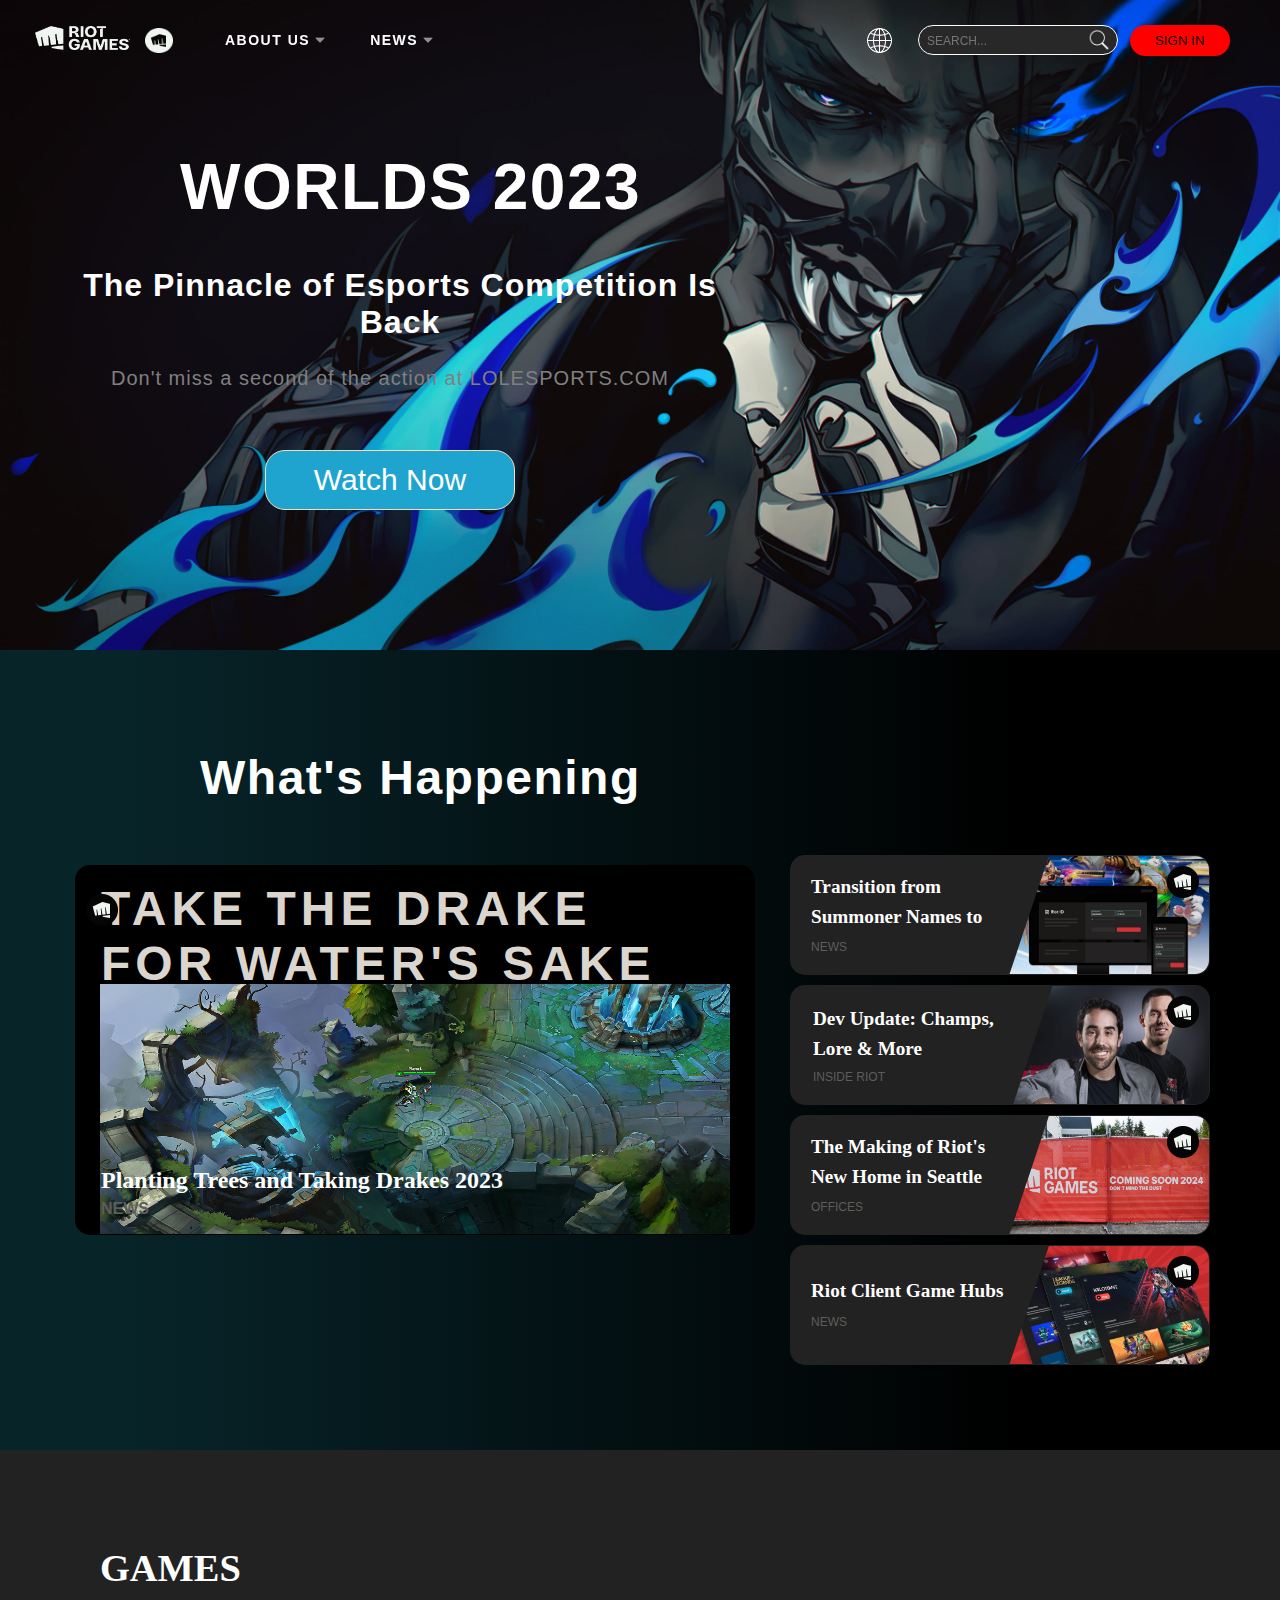
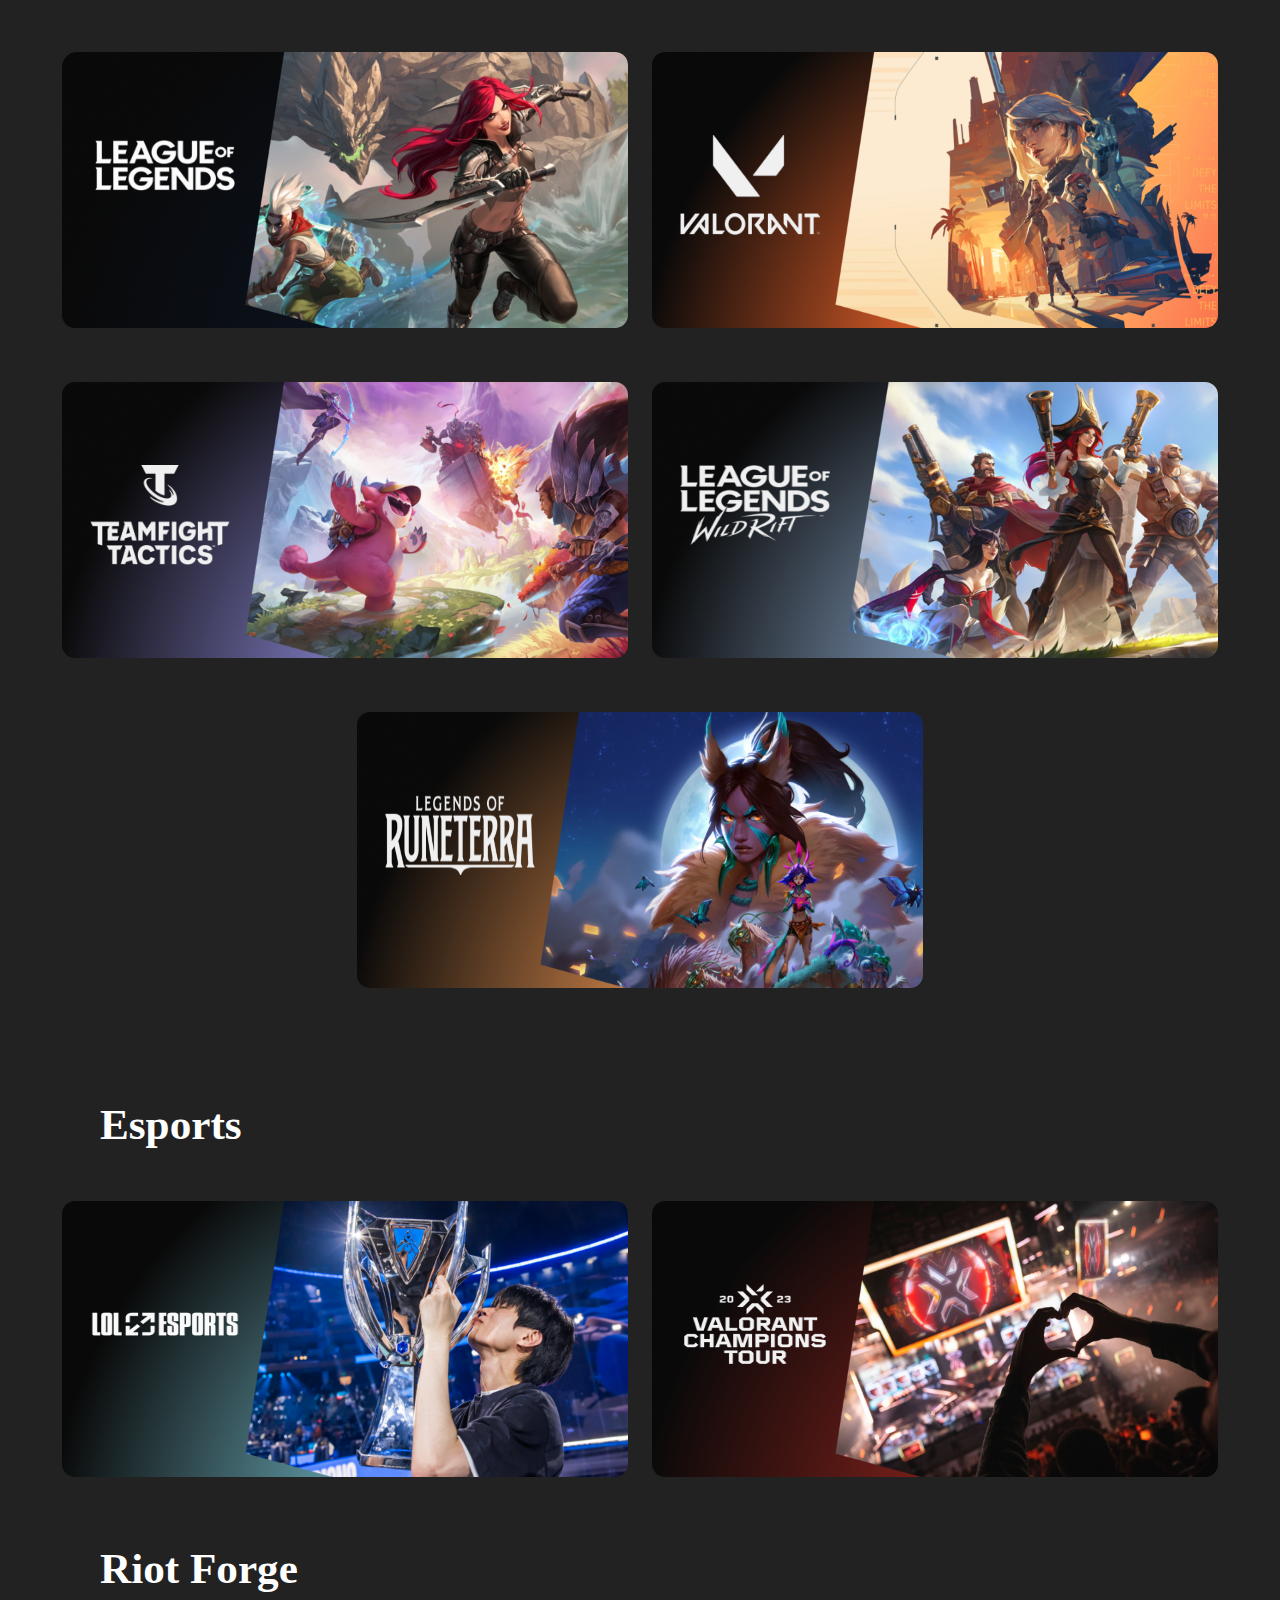
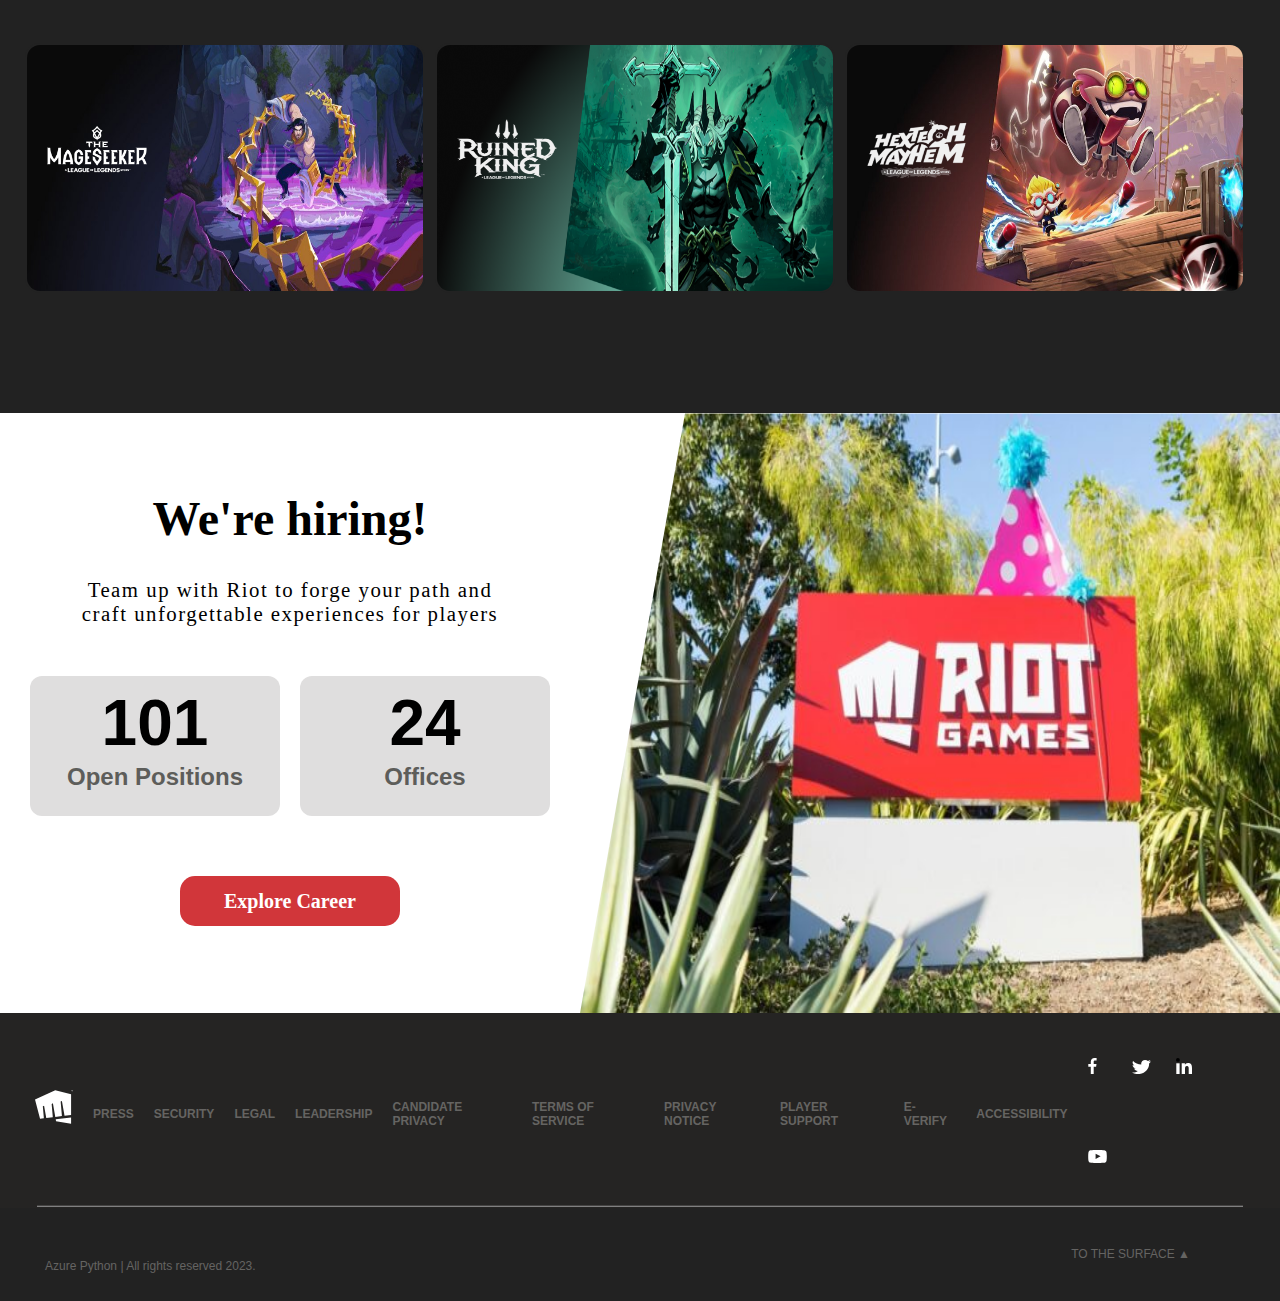
==== index.html @ 29691d99 "Navigation Bar and To the Surface Logic" ====
<!DOCTYPE html>
<html lang="en">
  <head>
    <meta charset="UTF-8" />
    <meta name="viewport" content="width=device-width, initial-scale=1.0" />
    <link rel="stylesheet" href="index.css" />
    <title>Riot Games</title>
  </head>
  <body>
    <div id="nav_ContainerIndex" class="nav_container">
      <div class="riot_logo">
        <img id="img_riotLogo" src="images/white_logo.png" alt="Riot Logo" />
      </div>
      <div class="fistLogo_container">
        <div class="riot_secondlogo">
          <img id="img_secondLogo" src="images/second_logo.png" alt="Fist Logo" />
        </div>
      </div>
      <div class="Info_container">
        <div class="info_list">
          <ul id="InfoList">
            <li><a href="about-us.html" style="text-decoration: none; color: white;">ABOUT US</a><img class="dropdownAboutUs" src="images/dropdown_gray.png" alt="ABOUT US DROP DOWN"/></li>
            <li><a href="news.html" style="text-decoration: none; color: white;">NEWS</a><img class="dropdownNewsUs" src="images/dropdown_gray.png" alt="NEWS DROP DOWN"/></li>
          </ul>
        </div>
      </div>
      <div class="upper-right_nav">
        <div class="worldLogo_container">
          <img id="world_logo" src="images/world.png" alt="World" />
        </div>
        <div class="search_container">
          <input class="search_box" type="text" placeholder="SEARCH..." />
          <img class="search_icon" src="images/white_search.png" alt="SEARCH ICON"/>
        </div>
        <div class="signIn_container">
          <button id="signIn_button">SIGN IN</button>
        </div>
      </div>
    </div>
    <div class="hero_background">
      <div class="world_text">
        <h1>WORLDS 2023</h1>
      </div>
      <div class="h2_text">
        <h2>The Pinnacle of Esports Competition Is <span class="subtext">Back</span></h2>
      </div>
      <div class="text3">
        <p class="p1">Don't miss a second of the action at LOLESPORTS.COM</p>
      </div>
      <div class="watchNow_container">
        <button id="WatchNow_button">Watch Now</button>
      </div>
    </div>
    <div class="news_container">
      <div class="newsHeadline_container">
        <h2 class="news_text">What's Happening</h2>
      </div>
      <div class="newsbox_container">
        <div class="whats_happening">
          <div class="news_today">
            <h1 class="news_title">
              <b>TAKE THE DRAKE <span class="title_split">FOR WATER'S SAKE</span></b>
            </h1>
            <img class="map_img" src="images/map.jpg" alt="Map" />
            <h2 class="news_info">Planting Trees and Taking Drakes 2023</h2>
            <h3 class="watermark">NEWS</h3>
            <img class="logo_1" src="images/third_logo.png" alt="Logo" />
          </div>
        </div>
        <div class="other_news">
          <div class="news1">
            <h2 class="news1_title">Transition from Summoner Names to Riot IDs</h2>
            <p class="news1_mark">NEWS</p>
            <img class="img_changeID" src="images/change_id.jpg" alt="Changing ID" />
            <img class="logo_2" src="images/third_logo.png" alt="Logo" />
          </div>
          <div class="news2">
            <h2 class="news2_title">Dev Update: Champs, Lore & More</h2>
            <p class="news2_mark">INSIDE RIOT</p>
            <img class="img_riotExec" src="images/riot_exec.jpg" alt="Riot Executives" />
            <img class="logo_3" src="images/third_logo.png" alt="Logo" />
          </div>
          <div class="news3">
            <h2 class="news3_title">The Making of Riot's New Home in Seattle</h2>
            <p class="news3_mark">OFFICES</p>
            <img class="img_riotSeattle" src="images/riot_seattle.png" alt="Riot in Seattle" />
            <img class="logo_4" src="images/third_logo.png" alt="Logo" />
          </div>
          <div class="news4">
            <h2 class="news4_title">Riot Client Game Hubs</h2>
            <p class="news4_mark">NEWS</p>
            <img class="img_riotgamehub" src="images/riot_gameHub.png" alt="Riot Game Hubs" />
            <img class="logo_5" src="images/third_logo.png" alt="Logo" />
          </div>
        </div>
      </div>
    </div>
    <div class="games_container">
      <div class="games_title">
        <h1 class="games_text">GAMES</h1>
      </div>
      <div class="gameOption_container">
        <div class="game1">
          <img class="img_lolbg" src="images/lol_bg.png" alt="League of Legends Background" />
          <img class="img_lol" src="images/lol_logo.png" alt="League of Legends Title" />
        </div>
        <div class="game2">
          <img class="img_valobg" src="images/valo_bg.png" alt="Valorant Background" />
          <img class="img_valoLogo" src="images/valo_logo.png" alt="Valorant Title" />
        </div>
      </div>
      <div class="gameOption_container">
        <div class="game3">
          <img class="img_tacticsbg" src="images/tactics_bg.png" alt="Teamfight Tactics Background" />
          <img class="img_tacticsLogo" src="images/tactics_logo.png" alt="Teamfight Tactics Title" />
        </div>
        <div class="game4">
          <img class="img_wildriftbg" src="images/wildrift_bg.png" alt="LOL Wildrift Background" />
          <img class="img_wildriftLogo" src="images/wildrift_logo.png" alt="LOL Wildrift Title" />
        </div>
      </div>
      <div class="gameOption_container">
        <div class="game5">
          <img class="img_runeterrabg" src="images/runeterra_bg.png" alt="Legend of Runeterra Background" />
          <img class="img_runeterraLogo" src="images/runeterra_logo.png" alt="Legend of Runeterra Title" />
        </div>
      </div>
    </div>
    <div class="esports_mainContainer">
      <div class="esports_container">
        <h1 id="esports_text">Esports</h1>
      </div>
      <div class="esportsOption_container">
        <div class="esport1">
          <img class="img_esport1bg" src="images/esport1.png" alt="LOL Esport Background" />
          <img class="img_lolLogo" src="images/lol_esport.png" alt="LOL Esport Title" />
        </div>
        <div class="esport2">
          <img class="img_esport2bg" src="images/valo_esport.png" alt="Valorant Esport Background" />
          <img class="img_valoEsportLogo" src="images/valo_esport_logo.png" alt="Valorant Esport Title" />
        </div>
      </div>
    </div>
    <div class="RiotForge_mainContainer">
      <div class="RiotForge_container">
        <h1 id="RiotForge">Riot Forge</h1>
      </div>
      <div class="RiotForgeOption_container">
        <div class="RiotForge1">
          <img class="img_RiotForge1bg" src="images/mage_bg.jpg" alt="Mage Seeker Background" />
          <img class="img_RiotForge1Logo" src="images/mage_logo.png" alt="Mage Seeker Title" />
        </div>
        <div class="RiotForge2">
          <img class="img_RiotForge2bg" src="images/ruined_bg.png" alt="ruined King Background" />
          <img class="img_RiotForge2Logo" src="images/ruined_logo.png" alt="Ruined King Title" />
        </div>
        <div class="RiotForge3">
          <img class="img_RiotForge3bg" src="images/hextech_bg.jpg" alt="Hextech Mayhem Background" />
          <img class="img_RiotForge3Logo" src="images/hextech_logo.png" alt="Hextech Mayhem Title" />
        </div>
      </div>
    </div>
    <div class="career_container">
      <div class="hiring_info">
        <h1 id="hiring_text">We're hiring!</h1>
        <p>Team up with Riot to forge your path and craft <span>unforgettable experiences for players</span></p>
        <div class="availability_container">
          <div class="open_positions">
            <h1>101</h1>
            <h2>Open Positions</h2>
          </div>
          <div class="offices">
            <h1>24</h1>
            <h2>Offices</h2>
          </div>
        </div>
        <button class="career_explore">
          Explore Career
        </button>
      </div>
      <div class="hiringImg_container">
        <div class="img_hiring">
          <img class="hiring_place" src="images/riot_hiring.jpeg" alt="Riot" />
        </div>
      </div>
    </div>
    <footer>
      <div class="footer-container">
        <div class="logo">
          <span class="icon-riot" style="width: 38px; height: 40px; line-height: 40px;">
            <span class="is-vhidden"></span>
            <svg width="38" height="40" dataname="Layer 1" viewBox="0 0 185.47 163.51">
              <path
                class="cls-1"
                d="M98.77 0L0 45.74l24.61 93.66 18.73-2.3-5.15-58.89 6.15-2.74 10.62 60.2 32.01-3.93-5.69-65 6.09-2.71 11.68 66.23 32.38-3.98-6.23-71.25 6.16-2.74 12.77 72.43 32.01-3.93V19.38L98.77 0zm2.32 142.05l1.63 9.22 73.42 12.24v-30.68l-75.01 9.21-.04.01zM176.17.71V0h3.64v.71zm1.41 3.94V.4h.81v4.25zm3 0V0h.8v4.65zm2.21 .83L183 3.41 184.44 0h.84l-2.06 4.65zm1.83 0V0h.81v4.65z"
              ></path>
            </svg>
          </span>
        </div>
        <ul class="left">
          <li>PRESS</li>
          <li>SECURITY</li>
          <li>LEGAL</li>
          <li>LEADERSHIP</li>
          <li>CANDIDATE PRIVACY</li>
          <li>TERMS OF SERVICE</li>
          <li>PRIVACY NOTICE</li>
          <li>PLAYER SUPPORT</li>
          <li>E-VERIFY</li>
          <li>ACCESSIBILITY</li>
        </ul>
        <div class="right">
          <div class="footer__social">
            <a target="_blank" rel="noopener" href="https://www.facebook.com/RiotGames/">
              <span class="icon" style="width: 9px; height: 16px; line-height: 16px;">
                <span class="is-vhidden">Follow us on Facebook</span>
                <svg viewBox="0 0 9 16">
                  <path d="M5.7 16V8.7h2.4l.4-2.8H5.7V4c0-.8.2-1.4 1.4-1.4h1.5V.1C8.4.1 7.5 0 6.5 0 4.3 0 2.8 1.3 2.8 3.8v2.1H.3v2.8h2.5V16h2.9z"></path>
                </svg>
              </span>
            </a>
            <a target="_blank" rel="noopener" href="https://twitter.com/riotgames">
              <span class="icon" style="width: 19px; height: 14px; line-height: 14px;">
                <span class="is-vhidden">Follow us on Twitter</span>
                <svg viewBox="0 0 19 14">
                  <path
                    d="M19 1.5c-.7.3-1.5.5-2.3.6.8-.4 1.4-1.1 1.7-2-.8.4-1.6.7-2.5.9-.7-.6-1.7-1-2.8-1-2.2 0-3.9 1.6-3.9 3.6 0 .3 0 .5.1.8C6 4.3 3.1 2.9 1.1.9.8 1.4.6 2 .6 2.6c0 1.2.7 2.3 1.8 2.9-.6 0-1.3-.2-1.8-.4C.6 6.8 2 8.2 3.8 8.5c-.3.1-.7.1-1 .1h-.7c.5 1.4 2 2.4 3.7 2.4-1.3 1-3 1.6-4.9 1.6H0c1.8 1 3.8 1.5 6.1 1.5 7.2-.1 11.1-5.5 11-10.2v-.5c.7-.5 1.4-1.1 1.9-1.9z"
                  ></path>
                </svg>
              </span>
            </a>
            <a target="_blank" rel="noopener" href="https://www.linkedin.com/company/riot-games">
              <span class="icon" style="width: 16px; height: 16px; line-height: 16px;">
                <span class="is-vhidden">Share this on LinkedIn</span>
                <svg viewBox="0 0 16 16">
                  <path d="M.3 5.3h3.3V16H.3z"></path>
                  <ellipse cx="1.9" cy="1.9" rx="1.9" ry="1.9"></ellipse>
                  <path d="M16 16h-3.3v-5.2c0-1.2 0-2.8-1.7-2.8s-2 1.4-2 2.7V16H5.7V5.3h3.2v1.5C9.3 5.9 10.4 5 12 5c3.4 0 4 2.2 4 5.1V16z"></path>
                </svg>
              </span>
            </a>
            <a target="_blank" rel="noopener" href="https://www.youtube.com/riotgames">
              <span class="icon" style="width: 19px; height: 13px; line-height: 13px;">
                <span class="is-vhidden">Watch on YouTube</span>
                <svg viewBox="0 0 19 13">
                  <path
                    d="M18.6 2.8s-.2-1.3-.7-1.8C17.2.3 16.4.3 16 .2 13.4 0 9.5 0 9.5 0S5.6 0 3 .2c-.4 0-1.1 0-1.9.8-.5.5-.7 1.8-.7 1.8s-.2 1.5-.2 3v1.4c0 1.5.2 3 .2 3s.2 1.3.7 1.8c.7.7 1.6.7 2 .8 1.6.2 6.4.2 6.4.2s3.9 0 6.5-.2c.4 0 1.1 0 1.9-.8.6-.6.7-1.8.7-1.8s.2-1.5.2-3V5.8l-.2-3zm-11 6.1V3.7l5 2.6-5 2.6z"
                  ></path>
                </svg>
              </span>
            </a>
          </div>
        </div>
      </div>
      <div class="separator"></div>
      <div class="footer-bottom">
        <div class="left-text">
          <p>Azure Python | All rights reserved 2023.</p>
        </div>
        <div id="to_surfaceIndex" class="right-text">
          TO THE SURFACE ▲
        </div>
      </div>
    </footer>
    <script src="index.js"></script>
  </body>
</html>
---- index.css ----
* {
  box-sizing: border-box;
}
html {
  font-size: 16px;
  margin: 0;
  padding: 0;
}
div {
  display: block;
}
body {
  box-sizing: border-box;
  background-color: #222222;
  margin: auto;
  padding: 0;
  height: auto;
  overflow: auto;
}
.nav_container div {
  box-sizing: border-box;
  height: 80px;
  width: auto;
}
.nav_container {
  position: fixed;
  top: 0;
  left: 0;
  right: 0;
  margin: 0;
  border: 0;
  padding: 0;
  display: flex;
  background-color: transparent;
  transition: 0.1s;
  z-index: 100;
}
.nav_scrolled {
  background-color: #111111;
  transition: 0.1s;
}
.riot_logo {
  display: inline-flex;
  align-items: center;
  padding: 0 0 0 35px;
  border: 0;
  margin: 0;
}
.riot_logo > #img_riotLogo {
  height: 24px;
  width: 95px;
  cursor: pointer;
  margin-bottom: 5px;
}
.riot_logo > #img_riotLogo:hover {
  content: url("images/logo_red.png");
}
.fistLogo_container div {
  padding: 0 0 0 15px;
  width: 50px;
  height: 80px;
}
.riot_secondlogo {
  display: flex;
  align-items: center;
  padding: 0;
  margin: 0;
}
.riot_secondlogo > #img_secondLogo {
  height: 25px;
  width: 28px;
}
.Info_container div {
  display: flex;
  justify-content: flex-start;
  width: 700px;
}
.info_list {
  display: flex;
  justify-content: flex-start;
  align-items: center;
  padding: 0 0 0 40px;
}
#InfoList {
  list-style: none;
  padding: 0;
  margin: 0;
  display: flex;
}
#InfoList li {
  display: inline-block;
  margin-right: 35px;
  color: white;
  font-size: 14px;
  letter-spacing: 1.5px;
  background-color: transparent;
  font-family: Verdana, Geneva, Tahoma, sans-serif;
  font-weight: 700;
  border-radius: 5px;
  padding: 5px;
  cursor: pointer;
}
#InfoList li:hover {
  background-color: rgb(255, 255, 255, 0.2);
  color: white;
  padding: 5px;
  border-radius: 5px;
}
#InfoList li > .dropdownAboutUs,
#InfoList li > .dropdownNewsUs{
  height: 10px;
  width: 10px;
  margin-left: 5px;
}
.upper-right_nav {
  position: absolute;
  top: 0;
  right: 0;
  display: flex;
  margin-right: 50px;
}
.upper-right_nav > .worldLogo_container {
  display: flex;
  align-items: center;
  padding: 0;
  margin-right: 20px;
}
.upper-right_nav > .worldLogo_container > #world_logo {
  height: 37px;
  width: 37px;
  padding: 5px;
  background-color: transparent;
  border-radius: 5px;
  cursor: pointer;
}
.upper-right_nav > .worldLogo_container > #world_logo:hover {
  background-color: rgb(255, 255, 255, 0.2);
}
.upper-right_nav > .search_container {
  display: flex;
  align-items: center;
  padding: 0;
  justify-content: flex-end;
  margin-right: 20px;
}
.upper-right_nav > .search_container > .search_box {
  border: 1px solid white;
  background-color: #282828;
  padding-top: 6px;
  padding-bottom: 6px;
  padding-left: 8px;
  padding-right: 30px;
  border-radius: 15px;
  font-size: 0.9rem;
  color: white;
  width: 200px;
}
.search_box::placeholder {
  font-size: 12px;
}
.upper-right_nav > .search_container > .search_icon {
  height: 22px;
  width: 22px;
  margin-left: -30px;
  cursor: pointer;
}
.upper-right_nav > .signIn_container {
  padding: 0;
  display: flex;
  align-items: center;
  justify-content: flex-end;
}
.upper-right_nav > .signIn_container > #signIn_button {
  border: 0;
  background-color: red;
  padding: 7px;
  border-radius: 20px;
  width: 100px;
  border: 1px solid transparent;
  cursor: pointer;
}
.upper-right_nav > .signIn_container > #signIn_button:hover {
  border: 1px solid white;
  color: white;
}
.hero_background {
  background-image: url("images/yoru_bg.jpg");
  background-size: cover;
  background-position: center;
  height: 650px;
  width: 100%;
  z-index: -1;
  position: absolute;
  top: 0;
}
.world_text {
  position: absolute;
  left: 0;
  top: 0;
  margin-top: 150px;
  margin-left: 180px;
}
.world_text h1 {
  color: white;
  font-size: 4rem;
  font-family: "Mark Pro", Arial, sans-serif;
  letter-spacing: 1.5px;
}
.h2_text {
  position: absolute;
  left: 0;
  margin-left: 50px;
  width: 700px;
}
.h2_text h2 {
  color: white;
  font-size: 2rem;
  font-family: "Segoe UI", Tahoma, Geneva, Verdana, sans-serif;
  letter-spacing: 1px;
  text-align: center;
}
.h2_text > h2 > .subtext {
  display: block;
}
.text3 {
  position: absolute;
  left: 0;
  margin-top: 10px;
  margin-left: 40px;
  width: 700px;
}
.text3 > .p1 {
  color: gray;
  font-size: 20px;
  font-family: "Segoe UI", Tahoma, Geneva, Verdana, sans-serif;
  letter-spacing: 1px;
  text-align: center;
}
.watchNow_container {
  position: absolute;
  left: 0;
  width: 500px;
  height: 80px;
  margin-top: 50px;
  margin-left: 140px;
  display: flex;
  align-items: center;
  justify-content: center;
  font-size: 2rem;
}
.watchNow_container > #WatchNow_button {
  background-color: #1fa4d0;
  padding: 10px;
  border: 1px solid wheat;
  border-radius: 20px;
  width: 250px;
  height: 60px;
  font-size: 30px;
  color: white;
  display: flex;
  align-items: center;
  justify-content: center;
  cursor: pointer;
}
.watchNow_container > #WatchNow_button:hover {
  border: 1px solid black;
  color: black;
}
.world_text,
.h2_text,
.text3,
.watchNow_container {
  background-color: transparent;
  position: relative;
  z-index: 1;
}
.news_container {
  display: flex;
  flex-direction: column;
  height: 800px;
  width: 100%;
  padding: 0;
  margin-top: 650px;
  justify-content: flex-start;
  background: linear-gradient(to right, #072429 10%, black 80%);
}
.news_container > .newsHeadline_container {
  color: white;
  font-family: "Mark Pro", Arial, sans-serif;
  font-size: 2rem;
  letter-spacing: 1.5px;
  margin-left: 200px;
  margin-top: 60px;
}
.news_container > .newsbox_container {
  height: auto;
  width: auto;
  display: flex;
  background-color: transparent;
  flex-direction: row;
  border-radius: 15px;
  justify-content: center;
}
.whats_happening {
  background-color: black;
  height: 370px;
  width: 680px;
  margin: 20px 20px;
  position: relative;
  display: flex;
  border: 1px solid transparent;
  border-radius: 15px;
  cursor: pointer;
  z-index: 1;
}
.whats_happening:hover {
  border: 1px solid white;
}
.whats_happening > .news_today > .news_title {
  position: relative;
  padding: 0;
  margin-top: 15px;
  margin-bottom: 0;
  margin-left: 25px;
  width: 600px;
  color: rgb(218, 213, 205);
  font-size: 3rem;
  font-weight: bolder;
  font-family: "Mark Pro", Arial, sans-serif;
  letter-spacing: 5px;
}
.whats_happening > .news_today > .logo_1 {
  position: absolute;
  width: 32px;
  height: 32px;
  top: 0;
  margin-top: 28px;
  margin-left: 10px;
}
.whats_happening > .news_today > .map_img {
  width: 630px;
  height: 250px;
  margin-top: 50px;
  display: flex;
  position: absolute;
  bottom: 0;
  left: 50%;
  transform: translateX(-50%);
}
.whats_happening > .news_today > .news_info {
  color: white;
  position: absolute;
  left: 25px;
  bottom: 0;
  margin-bottom: 40px;
  font-family: Cambria, Cochin, Georgia, Times, "Times New Roman", serif;
}
.whats_happening > .news_today > .watermark {
  color: #5d5d5a;
  position: absolute;
  left: 25px;
  bottom: 0;
  font-family: "Segoe UI", Tahoma, Geneva, Verdana, sans-serif;
  font-size: 1rem;
}
.other_news {
  width: 450px;
  height: auto;
  background-color: transparent;
}
.other_news > .news1 {
  width: 420px;
  height: 120px;
  background-color: #222222;
  padding: 0;
  margin: 10px auto;
  border-radius: 15px;
  display: flex;
  flex-direction: row;
  position: relative;
  border: 1px solid transparent;
  overflow: hidden;
  cursor: pointer;
}
.other_news > .news1:hover {
  border: 1px solid white;
  background-color: #36454f;
}
.other_news > .news1 > .news1_title {
  color: white;
  font-family: Cambria, Cochin, Georgia, Times, "Times New Roman", serif;
  font-size: 1.2rem;
  line-height: 1.6;
  max-height: 3.4rem;
  width: 400px;
  padding: 0;
  display: block;
  margin-left: 20px;
  overflow: hidden;
}
.other_news > .news1 > .news1_mark {
  color: #5d5d5a;
  font-family: sans-serif;
  font-size: 0.75rem;
  position: absolute;
  bottom: 0;
  margin-left: 20px;
  margin-bottom: 20px;
}
.other_news > .news1 > .img_changeID {
  width: 200px;
  height: 120px;
  padding: 0;
  margin: 0;
  clip-path: polygon(20% 0, 100% 0, 100% 100%, 0 100%);
  border-radius: 0 8px 8px 0;
}
.other_news > .news1 > .logo_2 {
  position: absolute;
  width: 32px;
  height: 32px;
  right: 0;
  top: 0;
  margin-top: 10px;
  margin-right: 10px;
}
.other_news > .news2 {
  width: 420px;
  height: 120px;
  background-color: #222222;
  padding: 2px;
  margin: 10px auto;
  border-radius: 15px;
  display: flex;
  flex-direction: row;
  position: relative;
  border: 1px solid transparent;
  overflow: hidden;
  cursor: pointer;
}
.other_news > .news2:hover {
  border: 1px solid white;
  background-color: #36454f;
}
.other_news > .news2 > .news2_title {
  color: white;
  font-family: Cambria, Cochin, Georgia, Times, "Times New Roman", serif;
  font-size: 1.2rem;
  line-height: 1.6;
  max-height: 3.4rem;
  width: 200px;
  padding: 0;
  display: block;
  margin-left: 20px;
  overflow: hidden;
}
.other_news > .news2 > .news2_mark {
  color: #5d5d5a;
  font-family: sans-serif;
  font-size: 0.75rem;
  position: absolute;
  bottom: 0;
  margin-left: 20px;
  margin-bottom: 20px;
}
.other_news > .news2 > .img_riotExec {
  width: 200px;
  height: 120px;
  padding: 0;
  margin-right: -50px;
  margin-top: -3px;
  clip-path: polygon(20% 0, 100% 0, 100% 100%, 0 100%);
  border-radius: 0 8px 8px 0;
}
.other_news > .news2 > .logo_3 {
  position: absolute;
  width: 32px;
  height: 32px;
  right: 0;
  top: 0;
  margin-top: 10px;
  margin-right: 10px;
}
.other_news > .news3 {
  width: 420px;
  height: 120px;
  background-color: #222222;
  padding: 0;
  margin: 10px auto;
  border-radius: 15px;
  display: flex;
  flex-direction: row;
  position: relative;
  border: 1px solid transparent;
  overflow: hidden;
  cursor: pointer;
}
.other_news > .news3:hover {
  border: 1px solid white;
  background-color: #36454f;
}
.other_news > .news3 > .news3_title {
  color: white;
  font-family: Cambria, Cochin, Georgia, Times, "Times New Roman", serif;
  font-size: 1.2rem;
  line-height: 1.6;
  max-height: 3.4rem;
  width: 400px;
  padding: 0;
  display: block;
  margin-left: 20px;
  overflow: hidden;
}
.other_news > .news3 > .news3_mark {
  color: #5d5d5a;
  font-family: sans-serif;
  font-size: 0.75rem;
  position: absolute;
  bottom: 0;
  margin-left: 20px;
  margin-bottom: 20px;
}
.other_news > .news3 > .img_riotSeattle {
  width: 200px;
  height: 120px;
  padding: 0;
  margin: 0;
  clip-path: polygon(20% 0, 100% 0, 100% 100%, 0 100%);
  border-radius: 0 8px 8px 0;
}
.other_news > .news3 > .logo_4 {
  position: absolute;
  width: 32px;
  height: 32px;
  right: 0;
  top: 0;
  margin-top: 10px;
  margin-right: 10px;
}
.other_news > .news4 {
  width: 420px;
  height: 120px;
  background-color: #222222;
  padding: 0;
  margin: 10px auto;
  border-radius: 15px;
  display: flex;
  flex-direction: row;
  position: relative;
  border: 1px solid transparent;
  overflow: hidden;
  cursor: pointer;
}
.other_news > .news4:hover {
  border: 1px solid white;
  background-color: #36454f;
}
.other_news > .news4 > .news4_title {
  color: white;
  font-family: Cambria, Cochin, Georgia, Times, "Times New Roman", serif;
  font-size: 1.2rem;
  line-height: 1.6;
  max-height: 3.4rem;
  width: 400px;
  padding: 0;
  display: block;
  margin-left: 20px;
  margin-top: 30px;
  overflow: hidden;
}
.other_news > .news4 > .news4_mark {
  color: #5d5d5a;
  font-family: sans-serif;
  font-size: 0.75rem;
  position: absolute;
  bottom: 0;
  margin-left: 20px;
  margin-bottom: 35px;
}
.other_news > .news4 > .img_riotgamehub {
  width: 200px;
  height: 120px;
  padding: 0;
  margin: 0;
  clip-path: polygon(20% 0, 100% 0, 100% 100%, 0 100%);
  border-radius: 0 8px 8px 0;
}
.other_news > .news4 > .logo_5 {
  position: absolute;
  width: 32px;
  height: 32px;
  right: 0;
  top: 0;
  margin-top: 10px;
  margin-right: 10px;
}
.games_container {
  width: 100%;
  height: auto;
  background-color: #222222;
  position: relative;
  margin: 0;
  padding: 0;
  display: flex;
  flex-direction: column;
}
.games_container > .games_title {
  color: white;
  margin-left: 100px;
  margin-top: 70px;
  margin-bottom: 35px;
  font-family: Georgia, "Times New Roman", Times, serif;
  font-size: 1.2rem;
}
.games_container > .gameOption_container {
  height: 450px;
  width: auto;
  display: flex;
  background-color: transparent;
  flex-direction: row;
  border-radius: 15px;
  justify-content: center;
}
.gameOption_container > .game1 {
  width: 570px;
  height: 280px;
  background-color: #222222;
  padding: 0;
  margin: 0;
  border-radius: 15px;
  display: flex;
  flex-direction: row;
  position: relative;
  border: 2.5px solid transparent;
  overflow: hidden;
  cursor: pointer;
  margin-right: 10px;
}
.gameOption_container > .game1:hover {
  border: 2.5px solid white;
}
.gameOption_container > .game1 > .img_lolbg {
  height: 280px;
  width: 570px;
  border-radius: 15px;
  padding: 0;
  margin: 0;
}
.gameOption_container > .game1 > .img_lol {
  height: 60px;
  width: 150px;
  position: absolute;
  bottom: 70%;
  top: 30%;
  left: 5%;
}
.gameOption_container > .game2 {
  width: 570px;
  height: 280px;
  background-color: #222222;
  padding: 0;
  border-radius: 15px;
  display: flex;
  flex-direction: row;
  position: relative;
  border: 2.5px solid transparent;
  overflow: hidden;
  cursor: pointer;
  margin-left: 10px;
}
.gameOption_container > .game2:hover {
  border: 2.5px solid white;
}
.gameOption_container > .game2 > .img_valobg {
  height: 280px;
  width: 570px;
  padding: 0;
  margin: 0;
}
.gameOption_container > .game2 > .img_valoLogo {
  height: 100px;
  width: 140px;
  position: absolute;
  bottom: 70%;
  top: 30%;
  left: 5%;
}
.gameOption_container > .game3 {
  width: 570px;
  height: 280px;
  background-color: #222222;
  margin-top: -120px;
  padding: 0;
  border-radius: 15px;
  display: flex;
  flex-direction: row;
  position: relative;
  border: 2.5px solid transparent;
  overflow: hidden;
  cursor: pointer;
  margin-right: 10px;
}
.gameOption_container > .game3:hover {
  border: 2.5px solid white;
}
.gameOption_container > .game3 > .img_tacticsbg {
  height: 280px;
  width: 570px;
  padding: 0;
  margin: 0;
}
.gameOption_container > .game3 > .img_tacticsLogo {
  height: 100px;
  width: 140px;
  position: absolute;
  bottom: 70%;
  top: 30%;
  left: 5%;
}
.gameOption_container > .game4 {
  width: 570px;
  height: 280px;
  background-color: #222222;
  margin-top: -120px;
  padding: 0;
  margin-left: 10px;
  border-radius: 15px;
  display: flex;
  flex-direction: row;
  position: relative;
  border: 2.5px solid transparent;
  overflow: hidden;
  cursor: pointer;
}
.gameOption_container > .game4:hover {
  border: 2.5px solid white;
}
.gameOption_container > .game4 > .img_wildrifbg {
  height: 280px;
  width: 570px;
  padding: 0;
  margin: 0;
}
.gameOption_container > .game4 > .img_wildriftLogo {
  height: 80px;
  width: 150px;
  position: absolute;
  bottom: 70%;
  top: 30%;
  left: 5%;
}
.gameOption_container > .game5 {
  width: 570px;
  height: 280px;
  background-color: #222222;
  padding: 0;
  margin: 0 auto;
  margin-top: -240px;
  margin-bottom: 0;
  border-radius: 15px;
  display: flex;
  flex-direction: row;
  position: relative;
  border: 2.5px solid transparent;
  overflow: hidden;
  cursor: pointer;
}
.gameOption_container > .game5:hover {
  border: 2.5px solid white;
}
.gameOption_container > .game5 > .img_runeterrabg {
  height: 280px;
  width: 570px;
  padding: 0;
  margin: 0;
}
.gameOption_container > .game5 > .img_runeterraLogo {
  height: 80px;
  width: 150px;
  position: absolute;
  bottom: 70%;
  top: 30%;
  left: 5%;
}
.esports_mainContainer {
  position: relative;
  margin-top: -300px;
}
.esports_mainContainer > .esports_container {
  margin-left: 100px;
  margin-top: -200px;
}
.esports_mainContainer > .esports_container > #esports_text {
  color: white;
  font-family: Georgia, "Times New Roman", Times, serif;
  font-size: 2.7rem;
  margin-top: -150px;
}
.esportsOption_container {
  height: 450px;
  width: auto;
  display: flex;
  background-color: transparent;
  flex-direction: row;
  border-radius: 15px;
  justify-content: center;
  margin-top: 170px;
}

.esportsOption_container > .esport1 {
  width: 570px;
  height: 280px;
  background-color: #222222;
  margin-top: -120px;
  padding: 0;
  border-radius: 15px;
  display: flex;
  cursor: pointer;
  flex-direction: row;
  position: relative;
  border: 2.5px solid transparent;
  overflow: hidden;
  margin-right: 10px;
}
.esportsOption_container > .esport1:hover {
  border: 2.5px solid white;
}
.esportsOption_container > .esport1 > .img_esport1bg {
  height: 280px;
  width: 570px;
  padding: 0;
  margin: 0;
}
.esportsOption_container > .esport1 > .img_lolLogo {
  height: 80px;
  width: 150px;
  position: absolute;
  bottom: 70%;
  top: 30%;
  left: 5%;
}
.esportsOption_container > .esport2 {
  width: 570px;
  height: 280px;
  background-color: #222222;
  margin-top: -120px;
  margin-left: 10px;
  padding: 0;
  border-radius: 15px;
  display: flex;
  flex-direction: row;
  position: relative;
  border: 2.5px solid transparent;
  overflow: hidden;
  cursor: pointer;
}
.esportsOption_container > .esport2:hover {
  border: 2.5px solid white;
}
.esportsOption_container > .esport2 > .img_esport2bg {
  height: 280px;
  width: 570px;
  padding: 0;
  margin: 0;
}
.esportsOption_container > .esport2 > .img_valoEsportLogo {
  height: 80px;
  width: 150px;
  position: absolute;
  bottom: 70%;
  top: 30%;
  left: 5%;
}
.RiotForge_mainContainer {
  position: relative;
  margin-top: -450px;
}
.RiotForge_mainContainer > .RiotForge_container {
  margin-left: 100px;
}
.RiotForge_container > #RiotForge {
  color: white;
  font-family: Georgia, "Times New Roman", Times, serif;
  font-size: 2.7rem;
  margin-top: 225px;
}
.RiotForgeOption_container {
  height: 450px;
  width: auto;
  display: flex;
  background-color: transparent;
  flex-direction: row;
  border-radius: 15px;
  justify-content: center;
  margin-top: 170px;
}
.RiotForgeOption_container > .RiotForge1,
.RiotForgeOption_container > .RiotForge2,
.RiotForgeOption_container > .RiotForge3 {
  width: 400px;
  height: 250px;
  background-color: #222222;
  margin-top: -120px;
  margin-right: 10px;
  padding: 0;
  border-radius: 15px;
  display: flex;
  flex-direction: row;
  position: relative;
  border: 2.5px solid transparent;
  overflow: hidden;
  cursor: pointer;
}
.RiotForgeOption_container > .RiotForge1:hover,
.RiotForgeOption_container > .RiotForge2:hover,
.RiotForgeOption_container > .RiotForge3:hover {
  border: 2.5px solid white;
}
.RiotForgeOption_container > .RiotForge1 > .img_RiotForge1bg,
.RiotForgeOption_container > .RiotForge2 > .img_RiotForge2bg,
.RiotForgeOption_container > .RiotForge3 > .img_RiotForge3bg {
  height: 250px;
  width: 400px;
  padding: 0;
  margin: 0;
}
.RiotForgeOption_container > .RiotForge1 > .img_RiotForge1Logo,
.RiotForgeOption_container > .RiotForge2 > .img_RiotForge2Logo,
.RiotForgeOption_container > .RiotForge3 > .img_RiotForge3Logo {
  height: 60px;
  width: 100px;
  position: absolute;
  bottom: 70%;
  top: 30%;
  left: 5%;
}
.career_container {
  background-color: white;
  position: relative;
  margin-top: -200px;
  height: 600px;
  width: 100%;
  display: flex;
  align-items: center;
  flex-direction: row;
  justify-content: center;
}
.career_container > .hiring_info {
  position: relative;
  display: flex;
  flex-direction: column;
  align-items: center;
  justify-content: center;
  text-align: center;
}
.career_container > .hiring_info > #hiring_text {
  font-family: Cambria, Cochin, Georgia, Times, "Times New Roman", serif;
  font-size: 3rem;
  margin-top: -10px;
}
.career_container > .hiring_info p {
  font-family: Cambria, Cochin, Georgia, Times, "Times New Roman", serif;
  font-size: 1.3rem;
  text-align: center;
  margin: 0 70px;
  letter-spacing: 1.5px;
}
.career_container > .hiring_info > .availability_container {
  display: flex;
  flex-direction: row;
  margin: 10px;
  margin-top: 50px;
  padding: 0;
}
.career_container > .hiring_info > .availability_container > .open_positions,
.career_container > .hiring_info > .availability_container > .offices {
  height: 140px;
  width: 250px;
  background-color: #dfdede;
  display: flex;
  flex-direction: column;
  align-items: center;
  margin: 0 10px;
  border-radius: 12px;
}
.career_container > .hiring_info > .availability_container > .open_positions h1,
.career_container > .hiring_info > .availability_container > .offices h1 {
  font-family: "Segoe UI", Tahoma, Geneva, Verdana, sans-serif;
  font-size: 4rem;
  margin-top: 10px;
}
.career_container > .hiring_info > .availability_container > .open_positions h2,
.career_container > .hiring_info > .availability_container > .offices h2 {
  font-family: "Segoe UI", Tahoma, Geneva, Verdana, sans-serif;
  font-size: 1.5rem;
  margin-top: -40px;
  color: #5d5d5a;
}
.career_container > .hiring_info > .career_explore {
  height: 50px;
  width: 220px;
  margin-top: 50px;
  background-color: #d1363a;
  font-size: 1.25rem;
  font-family: Cambria, Cochin, Georgia, Times, "Times New Roman", serif;
  font-weight: bold;
  color: white;
  border: 0;
  border-radius: 15px;
}
.career_container > .hiring_info > .career_explore:hover {
  background-color: #f75d59;
  cursor: pointer;
}
.hiringImg_container {
  position: relative;
  height: auto;
  width: auto;
  margin-left: auto;
  bottom: 0;
  margin-right: 0;
  padding: 0;
  display: flex;
}
.hiringImg_container > .img_hiring {
  height: 600px;
  width: auto;
  margin: 0;
  padding: 0;
  clip-path: polygon(15% 0, 100% 0, 100% 100%, 0 100%);
}
.hiringImg_container > .img_hiring > .hiring_place {
  height: 100%;
  width: 700px;
}
.footer_container {
  margin: 0;
  padding: 0;
  height: 150px;
  width: 100%;
  margin-top: -150px;
}
.footer_container > .footer_upper {
  display: flex;
  flex-direction: row;
}
.footer_container > .footer_upper > .nocircle_fist {
  height: 30px;
  width: 38px;
  margin-left: 25px;
  display: flex;
  align-items: center;
}
.footer_container > .footer_upper > .nav_down {
  display: flex;
  padding: 0;
  margin: 0;
  list-style: none;
  margin-left: 20px;
  white-space: nowrap;
  overflow: hidden;
}
.footer_container > .footer_upper > .nav_down > li {
  width: auto;
  display: flex;
  margin-right: 30px;
  color: gray;
  font-size: 12px;
  font-family: "Times New Roman", Times, serif;
  background-color: transparent;
  border-radius: 5px;
  cursor: pointer;
  align-items: center;
}
.footer_container > .footer_upper > .nav_down > li:hover {
  color: white;
}
.separator {
  height: 2px;
  width: 95%;
  background-color: gray;
  margin: 0 auto;
  margin-top: 50px;
  display: block;
}
.footer_lower {
  margin-left: 40px;
  color: gray;
  font-size: 1rem;
  font-family: "Times New Roman", Times, serif;
}

footer {
  background-color: #252423;
  color: #ffffff;
  height: 195px;
  padding: 5px;
}

.footer-container {
  display: flex;
  align-items: center;
  position: relative;
}

.logo {
  margin-top: 10px;
  margin-left: 30px;
}

.logo img {
  max-width: 100%;
}

.logo .icon-riot path {
  fill: #ffffff; /* Set the default fill color */
  transition: fill 0.3s; /* Add a smooth transition for the hover effect */
}

.logo .icon-riot:hover path {
  fill: #ff0000; /* Change the fill color to red on hover */
}
ul.left {
  list-style-type: none;
  padding: 0;
  display: flex;
  align-items: center;
  margin-left: 20px;
  font-size: 12px;
  font-family: "Mark Pro", Arial, sans-serif;
  font-weight: bolder;
  color: #656462;
}
ul.left li {
  margin-top: 10px;
  margin-right: 20px;
  cursor: pointer;
}

ul.left li:hover {
  text-decoration: underline; /* Add underline on hover */
  color: #ffffff; /* Change to a brighter color on hover */
}

.right {
  display: flex;
  margin-left: auto;
}

.right .logo {
  background-color: #ffffff;
  width: 50px;
  height: 50px;
  border-radius: 50%;
  margin-right: 10px;
}

.separator {
  border-top: 1px solid #454443;
  width: 95%;
  margin: 5px auto;
}

.footer-bottom {
  display: flex;
  justify-content: space-between;
  font-size: 12px;
  margin-top: 40px;
  margin-left: 40px;
  font-family: "Mark Pro", Arial, sans-serif;
  color: #656462;
}

.left-text {
  margin-right: 50px;
}

.right-text {
  margin-right: 85px;
  margin-bottom: 40px;
}

.footer__social a {
  display: inline-block;
  width: 40px;
  height: 50px;
  margin-top: 40px;
  display: inline-flex;
  align-items: left;
  cursor: pointer;
}
.icon path {
  fill: #ffffff; /* Set the default fill color */
  transition: fill 0.3s; /* Add a smooth transition for the hover effect */
}

.icon:hover path {
  fill: #ff0000; /* Change the fill color to red on hover */
}

.footer__social {
  margin-right: 20px;
}
.icon .is-vhidden {
  display: none;
}
.right-text {
  cursor: pointer;
}


/* For Small Screens */
@media (max-width: 768px) {
  body {
    overflow-x: hidden;
    justify-content: center;
  }
  .Info_container,
  .upper-right_nav > .search_container {
    display: none;
  }
  .nav_container {
    height: 90px;
    align-items: center;
  }
  .riot_logo > #img_riotLogo {
    height: 30px;
    width: 105px;
  }
  .riot_secondlogo > #img_secondLogo {
    height: 35px;
    width: 38px;
    margin-left: 20px;
  }
  .worldLogo_container > #world_logo {
    height: 40px;
    width: 40px;
    padding: 5px;
    background-color: transparent;
    border-radius: 5px;
  }
  .signIn_container > #signIn_button {
    border: 0;
    background-color: red;
    padding: 10px;
    border-radius: 20px;
    width: 100px;
    border: 1px solid transparent;
    margin-right: -20px;
  }
  .world_text {
    display: flex;
    justify-content: center;
  }
  .world_text h1 {
    font-size: 3rem;
  }
  .h2_text h2 {
    font-size: 1.7rem;
  }
  .h2_text {
    justify-content: center;
  }
  .text3 {
    display: none;
  }
  .world_text,
  .h2_text {
    margin-left: -20px;
  }
  .watchNow_container {
    justify-content: center;
    margin-left: 100px;
  }
  .hero_background {
    height: 1000px;
  }
  .news_container {
    height: 1250px;
  }
  .news_container > .newsHeadline_container {
    font-size: 1.5rem;
    width: 337px;
    margin: 30px auto 0 auto;
  }
  .news_container > .newsbox_container {
    height: auto;
    width: auto;
    display: flex;
    background-color: transparent;
    flex-direction: column;
    border-radius: 15px;
    justify-content: center;
    margin: 0 auto;
  }
  .whats_happening {
    width: 580px;
  }
  .whats_happening > .news_today > .news_title {
    letter-spacing: 3px;
    width: 550px;
  }
  .whats_happening > .news_today > .map_img {
    width: 530px;
    height: 250px;
  }
  .other_news {
    margin-left: 15px;
    margin-top: 10px;
  }
  .other_news > .news1,
  .other_news > .news2,
  .other_news > .news3,
  .other_news > .news4,
  .other_news > .news5 {
    width: 580px;
  }
  .other_news > .news1 > .img_changeID,
  .other_news > .news3 > .img_riotSeattle,
  .other_news > .news4 > .img_riotgamehub {
    margin-left: 160px;
    width: 160px;
  }
  .other_news > .news2 > .img_riotExec {
    width: px;
    margin-left: 160px;
  }
  .other_news > .news1 > .news1_title .other_news > .news2 > .news2title,
  .other_news > .news3 > .news3title,
  .other_news > .news4 > .news4title {
    width: 400px;
    overflow: visible;
    text-overflow: initial;
  }
  .games_container {
    height: auto;
  }
  .games_container > .games_title {
    display: flex;
    justify-content: center;
    margin-left: -10px;
  }
  .games_container > .gameOption_container {
    flex-direction: column;
    margin-top: 20px;
    justify-content: center;
  }
  .gameOption_container {
    margin: 0 auto;
    margin-top: -100px;
  }
  .gameOption_container > .game1,
  .gameOption_container > .game2,
  .gameOption_container > .game3,
  .gameOption_container > .game4,
  .gameOption_container > .game5 {
    margin-top: 20px;
    margin-left: 45px;
  }
  .gameOption_container > .game3 {
    margin-top: -20px;
    height: 200px;
  }
  .gameOption_container > .game4 {
    margin-top: 25px;
    height: 200px;
  }
  .gameOption_container > .game5 {
    margin-top: -290px;
  }
  .gameOption_container > .game1 > .img_lolbg,
  .gameOption_container > .game2 > .img_valobg,
  .gameOption_container > .game3 > .img_tacticsbg,
  .gameOption_container > .game4 > .img_wildriftbg,
  .gameOption_container > .game5 > .img_runeterrabg {
    width: 570px;
    height: 201px;
  }
  .gameOption_container > .game5 {
    height: 201px;
  }
  .esports_mainContainer {
    margin-top: -150px;
  }
  .esports_mainContainer > .esports_container {
    margin-top: -200px;
    width: 170px;
    margin-left: auto;
    margin-right: auto;
  }
  .esportsOption_container {
    margin-top: 160px;
    flex-direction: column;
    margin-left: 45px;
  }
  .esportsOption_container > .esport2 {
    margin-left: 0;
    margin-top: 20px;
  }
  .RiotForge_mainContainer {
    margin-top: 0;
  }
  .RiotForge_mainContainer > .RiotForge_container {
    margin-top: -150px;
    width: 250px;
    margin-right: auto;
    margin-left: auto;
  }
  .RiotForgeOption_container {
    height: 950px;
    margin-top: -60px;
    flex-direction: column;
    margin-bottom: 200px;
  }
  .RiotForgeOption_container > .RiotForge1,
  .RiotForgeOption_container > .RiotForge2,
  .RiotForgeOption_container > .RiotForge3 {
    width: 450px;
    margin-top: 10px;
    margin-right: auto;
    margin-left: auto;
  }
  .RiotForgeOption_container > .RiotForge1 > .img_RiotForge1bg,
  .RiotForgeOption_container > .RiotForge2 > .img_RiotForge2bg,
  .RiotForgeOption_container > .RiotForge3 > .img_RiotForge3bg {
    width: 450px;
  }
  .career_container {
    flex-direction: column;
    height: 1100px;
    display: flex;
    justify-content: center;
  }
  .career_container > .hiring_info {
    height: 500px;
    margin-top: 100px;
    display: flex;
    justify-content: center;
  }
  .hiringImg_container > .img_hiring {
    height: 500px;
    width: auto;
    clip-path: polygon(0 0, 100% 0, 100% 100%, 0 100%);
    margin-top: 50px;
    display: flex;
    justify-content: center;
    position: relative;
  }
  .career_container > .hiring_info > .career_explore {
    width: 520px;
    height: 60px;
  }
  .footer_container {
    margin-bottom: 100px;
  }
  .footer_container > .footer_upper {
    flex-direction: column;
  }
  .footer_container > .footer_upper > .nocircle_fist {
    margin: 0 auto;
  }
  .footer_container > .footer_upper > .nav_down {
    margin-top: 20px;
    flex-wrap: wrap;
    margin-left: 30px;
    justify-content: center;
  }
  .footer_container > .footer_upper > .nav_down > li {
    margin-top: 10px;
  }
  .footer_lower {
    text-align: center;
    display: flex;
    justify-content: center;
  }
}
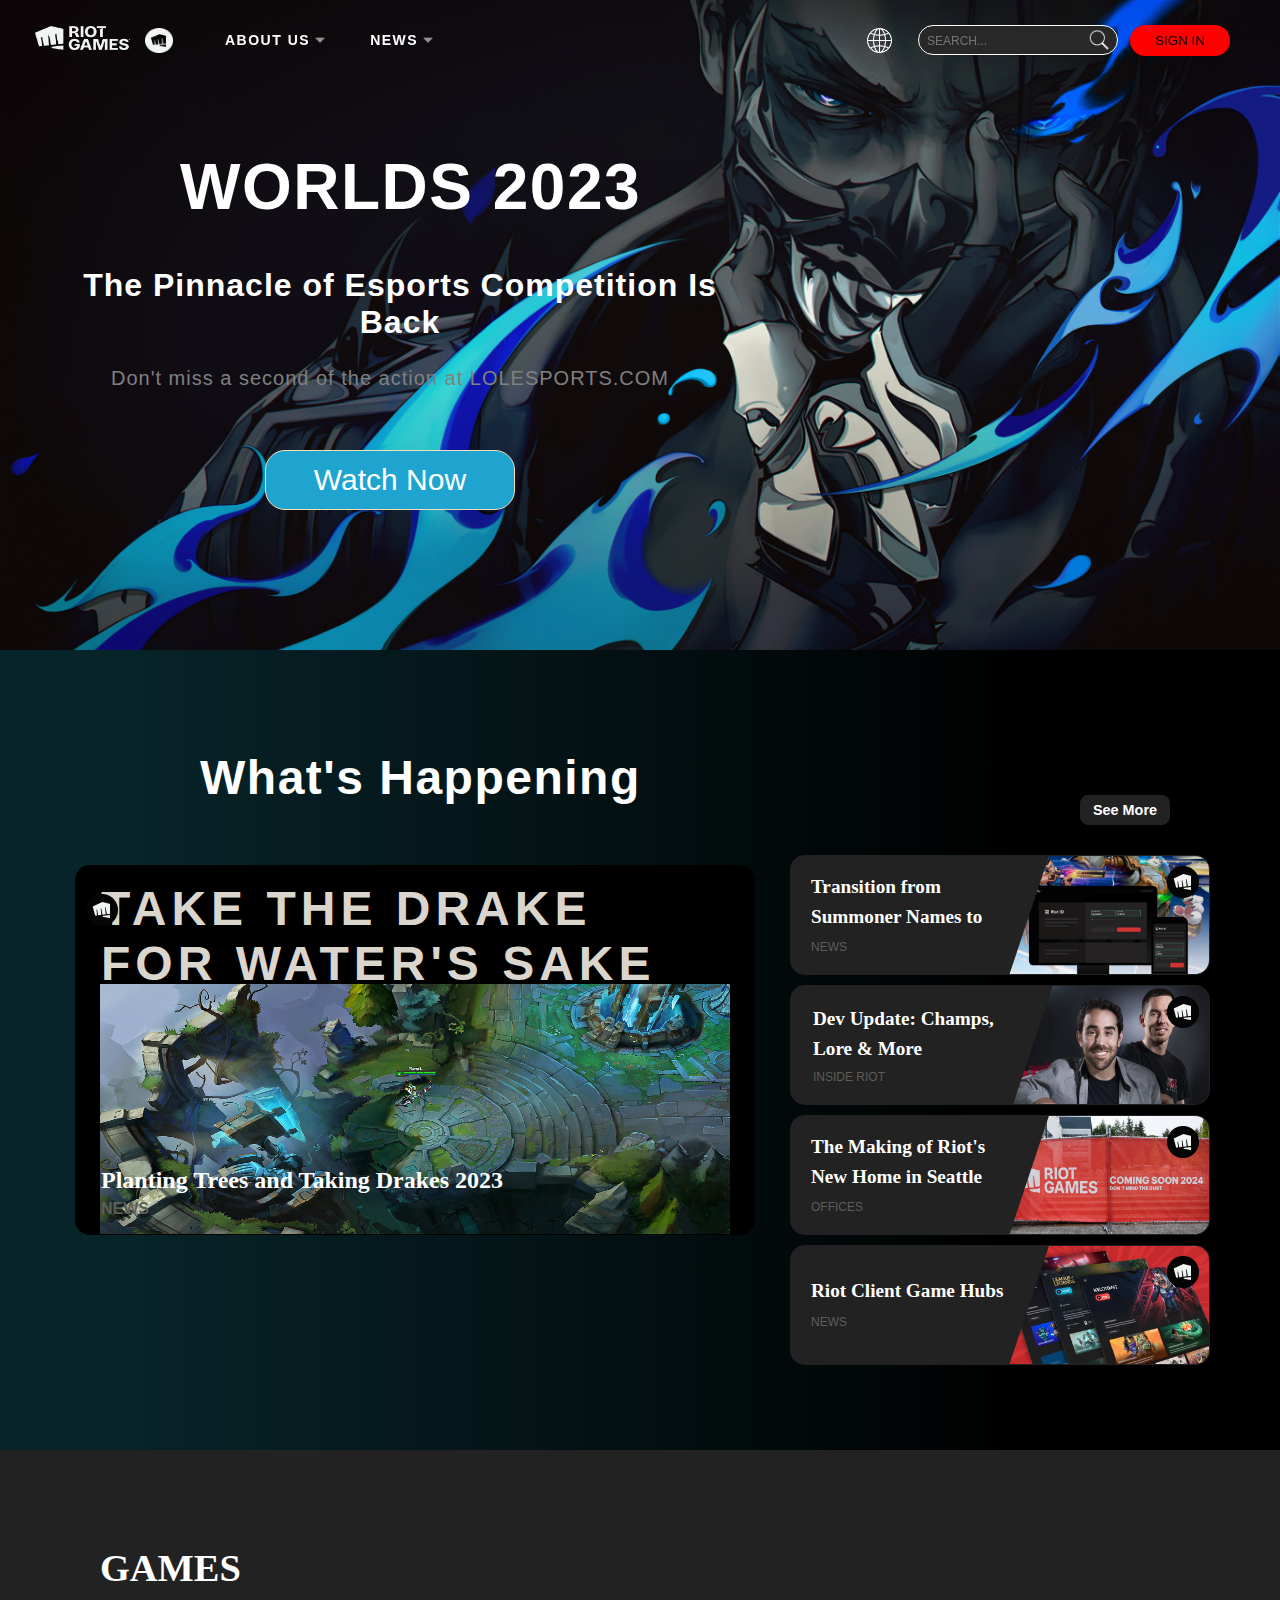
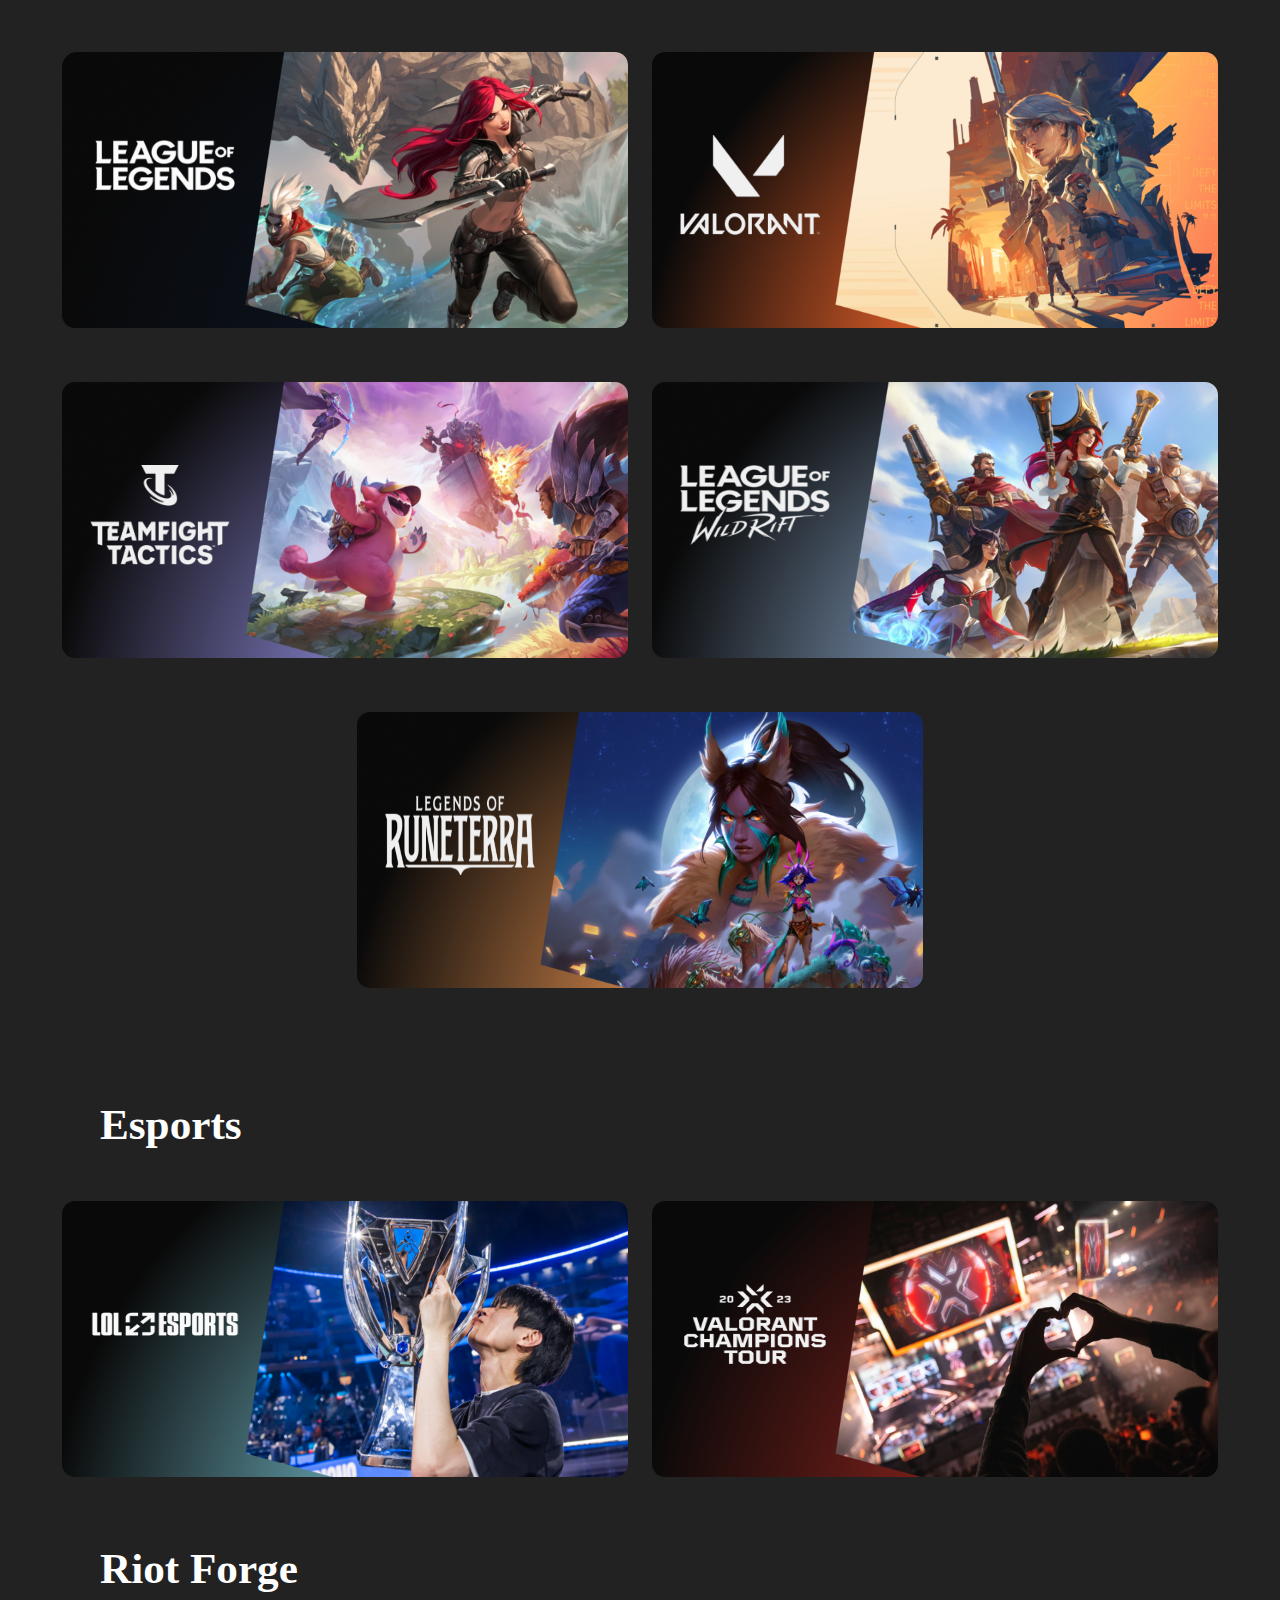
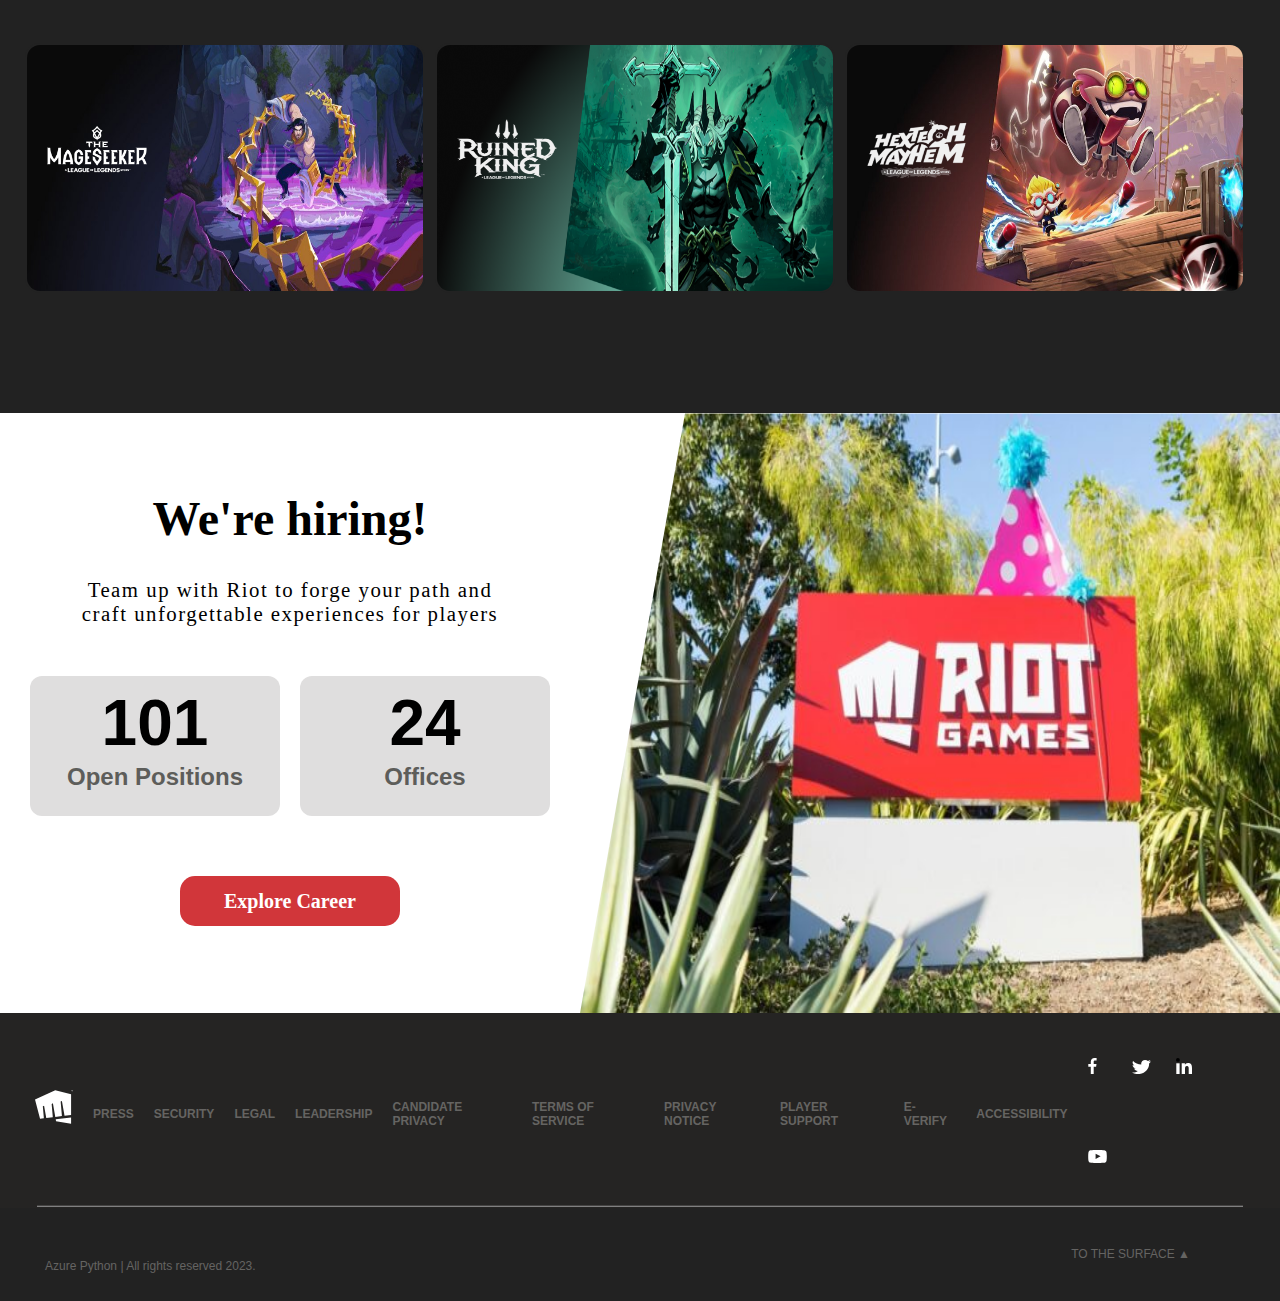
==== commit 96353e34: "Offices Open Position Changing" ====
--- a/index.html
+++ b/index.html
@@ -54,6 +54,9 @@
     <div class="news_container">
       <div class="newsHeadline_container">
         <h2 class="news_text">What's Happening</h2>
+      </div>
+      <div class="seeMore">
+        <button id="SeeMore">See More</button>
       </div>
       <div class="newsbox_container">
         <div class="whats_happening">
--- a/index.css
+++ b/index.css
@@ -291,6 +291,32 @@
   letter-spacing: 1.5px;
   margin-left: 200px;
   margin-top: 60px;
+}
+.news_container > .seeMore {
+  height: 50px;
+  width: 100%;
+  margin-top: -50px;
+  display: flex;
+  justify-content: end;
+}
+.news_container > .seeMore button {
+  background-color: #222222;
+  padding: 10px;
+  border: 1px solid #222222;
+  border-radius: 8px;
+  width: 90px;
+  height: 30px;
+  font-size: 0.9rem;
+  font-weight: 700;
+  color: white;
+  display: flex;
+  align-items: center;
+  justify-content: center;
+  cursor: pointer;
+  margin-right: 110px;
+}
+.news_container > .seeMore button:hover {
+  border: 1px solid white;
 }
 .news_container > .newsbox_container {
   height: auto;
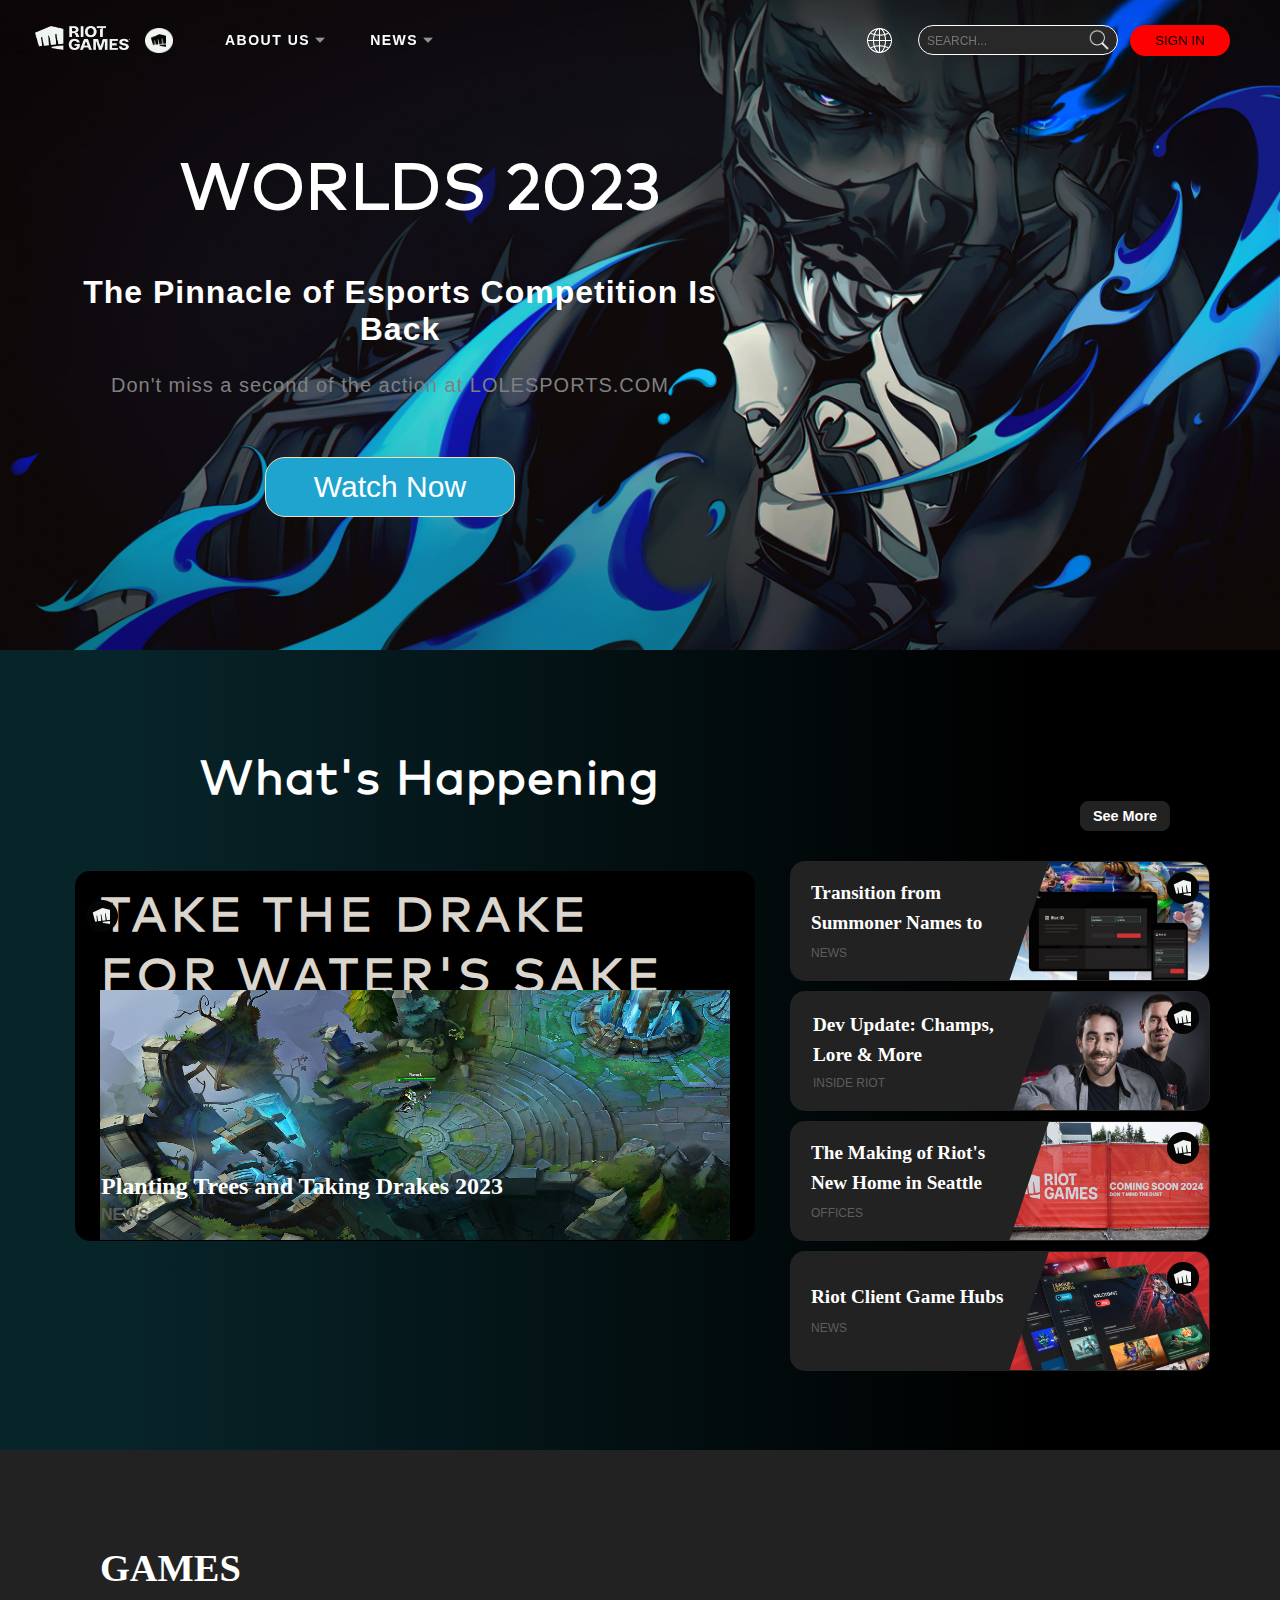
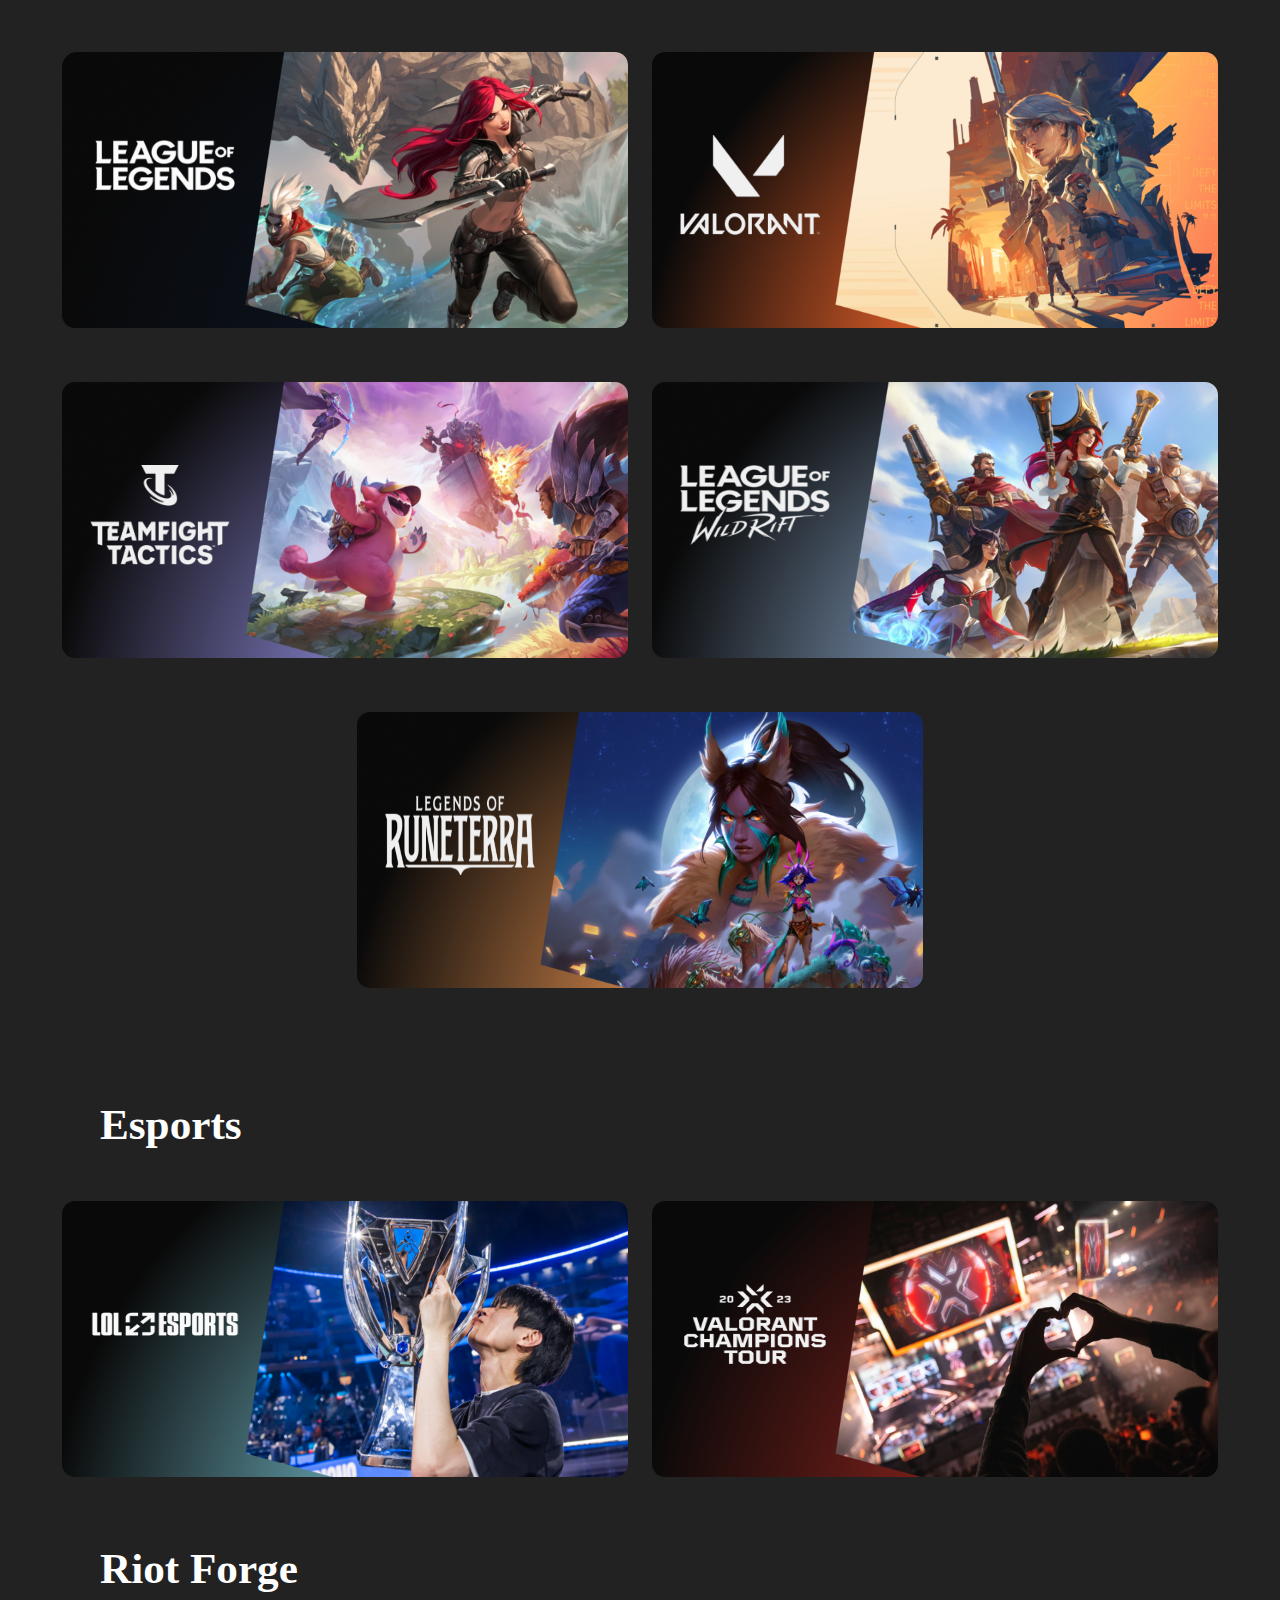
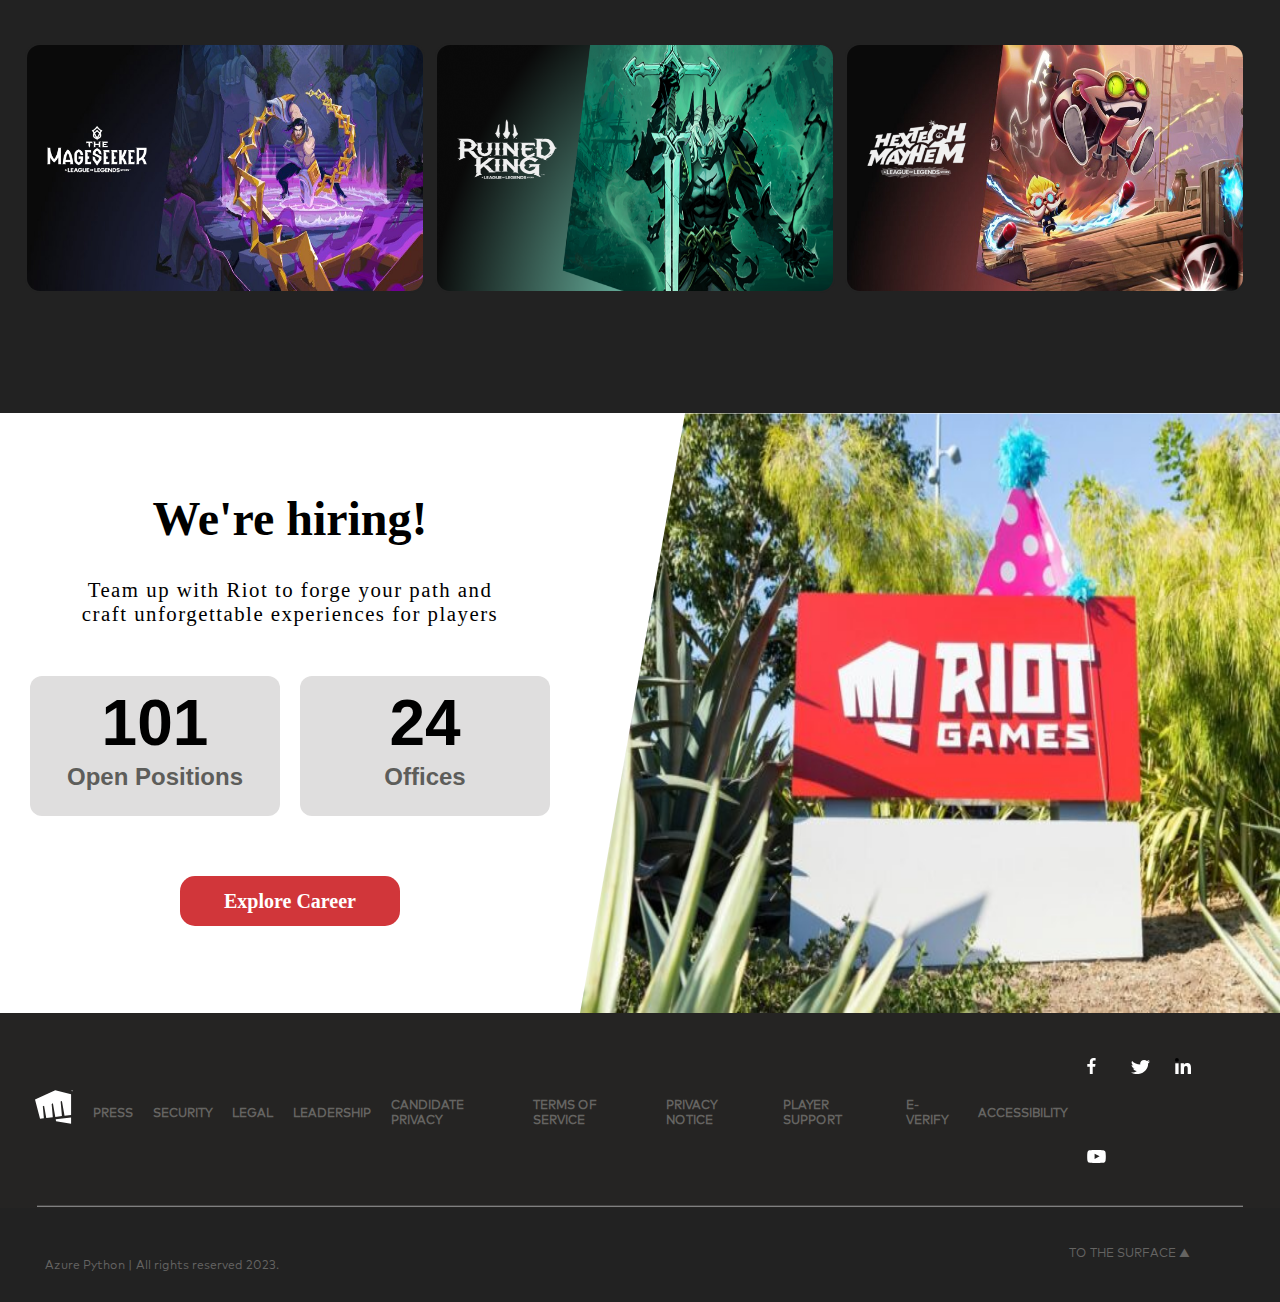
==== commit db1bbc6e: "World Logo - Language Container" ====
--- a/index.html
+++ b/index.html
@@ -19,14 +19,41 @@
       <div class="Info_container">
         <div class="info_list">
           <ul id="InfoList">
-            <li><a href="about-us.html" style="text-decoration: none; color: white;">ABOUT US</a><img class="dropdownAboutUs" src="images/dropdown_gray.png" alt="ABOUT US DROP DOWN"/></li>
-            <li><a href="news.html" style="text-decoration: none; color: white;">NEWS</a><img class="dropdownNewsUs" src="images/dropdown_gray.png" alt="NEWS DROP DOWN"/></li>
+            <li id="dropdown" class="dropdown"><a href="about-us.html" style="text-decoration: none; color: white;">ABOUT US</a><img class="dropdownAboutUs" src="images/dropdown_gray.png" alt="ABOUT US DROP DOWN"/>
+            <ul id="dropdown_content" class="dropdown_content">
+              <li>Who We are</li>
+              <li>Diversity</li>
+              <li>Social impact</li>
+            </ul>
+            </li>
+            <li id="dropdown" class="dropdown"><a href="news.html" style="text-decoration: none; color: white;">NEWS</a><img class="dropdownNewsUs" src="images/dropdown_gray.png" alt="NEWS DROP DOWN"/>
+              <ul id="dropdown_content" class="dropdown_content">
+                <li>Jobs</li>
+                <li>Benefits</li>
+                <li>Life at Riot</li>
+              </ul>
+            </li>
           </ul>
         </div>
       </div>
       <div class="upper-right_nav">
         <div class="worldLogo_container">
           <img id="world_logo" src="images/world.png" alt="World" />
+          <ul id="language_option" class="language_option">
+            <li>English</li>
+            <li>Japanese</li>
+            <li>Mandarin</li>
+            <li>Hindi</li>
+            <li>Spanish</li>
+            <li>French</li>
+            <li>Indonesian</li>
+            <li>Malaysian</li>
+            <li>Russian</li>
+            <li>Deutsch</li>
+            <li>Italiano</li>
+            <li>Portuguese</li>
+            <li>German</li>
+          </ul>
         </div>
         <div class="search_container">
           <input class="search_box" type="text" placeholder="SEARCH..." />
--- a/index.css
+++ b/index.css
@@ -1,5 +1,11 @@
 * {
   box-sizing: border-box;
+}
+@font-face {
+  font-family: "Mark Pro";
+  src: url("fonts/Mark Pro.woff2") format("woff2"), url("fonts/Mark Pro.woff") format("woff");
+  font-weight: normal;
+  font-style: normal;
 }
 html {
   font-size: 16px;
@@ -16,6 +22,7 @@
   padding: 0;
   height: auto;
   overflow: auto;
+  font-family: "Mark Pro", Arial, sans-serif;
 }
 .nav_container div {
   box-sizing: border-box;
@@ -111,6 +118,50 @@
   height: 10px;
   width: 10px;
   margin-left: 5px;
+}
+#InfoList li >.dropdown_content {
+  display: none;
+  width: 150px;
+  height: 120px;
+  position: absolute;
+  background-color: #292929;
+  padding: 10px 5px 5px 5px;
+  color: white;
+  z-index: 1;
+  font-size: 0.9rem;
+  margin-left: -5px;
+  margin-top: 15px;
+  border-top: 2px solid red;
+}
+#InfoList li >.dropdown_content li {
+  width: 140px;
+  margin-top: 5px;
+}
+.worldLogo_container > .language_option {
+  display: none;
+  list-style: none;
+  width: 193px;
+  height: 250px;
+  position: absolute;
+  background-color: whitesmoke;
+  color: #ABB0B8;
+  z-index: 1;
+  margin-top: 320px;
+  margin-left: -80px;
+  padding-left: 40px;
+  overflow-y: auto;
+  overflow-x: hidden;
+}
+.worldLogo_container > .language_option li {
+  width: 143px;
+  font-size: 0.9rem;
+  font-weight: 600;
+  margin-top: 15px;
+  padding: 0;
+  cursor: pointer;
+}
+.worldLogo_container > .language_option li:hover {
+  color: black;
 }
 .upper-right_nav {
   position: absolute;
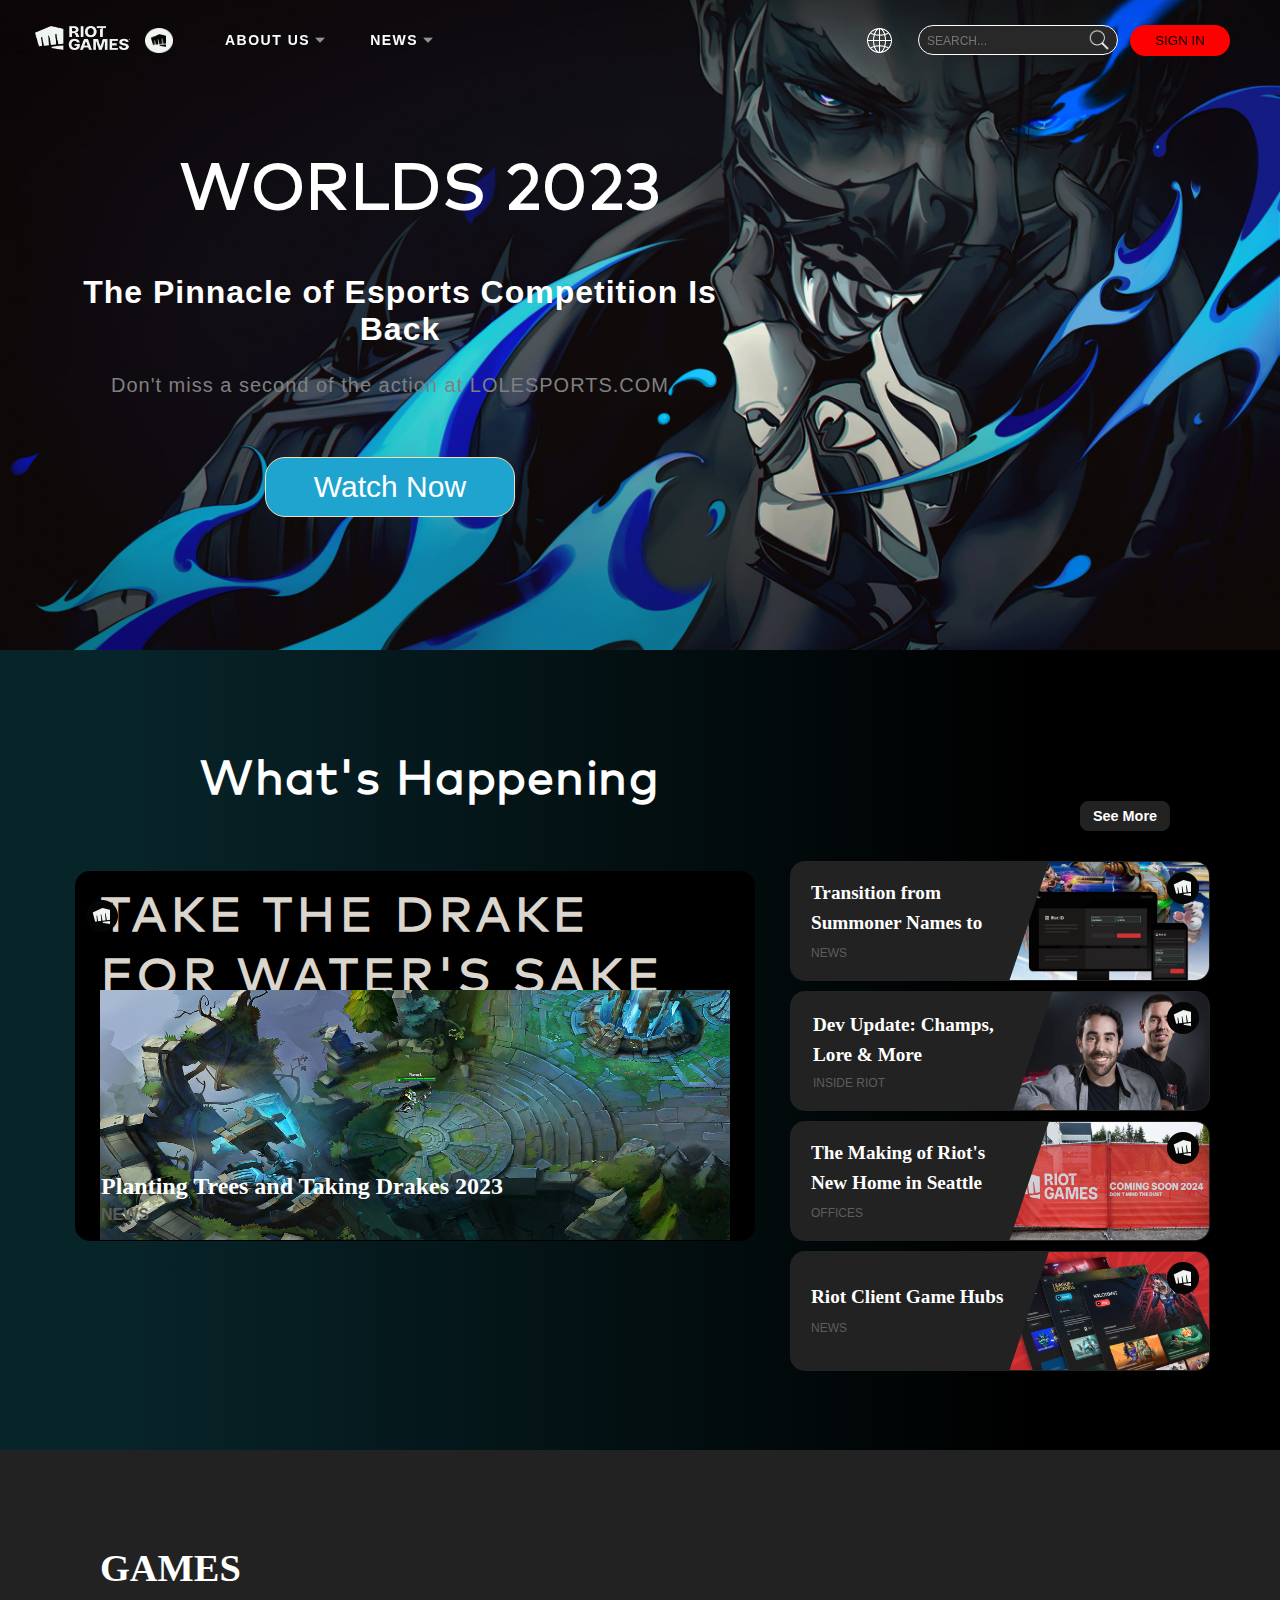
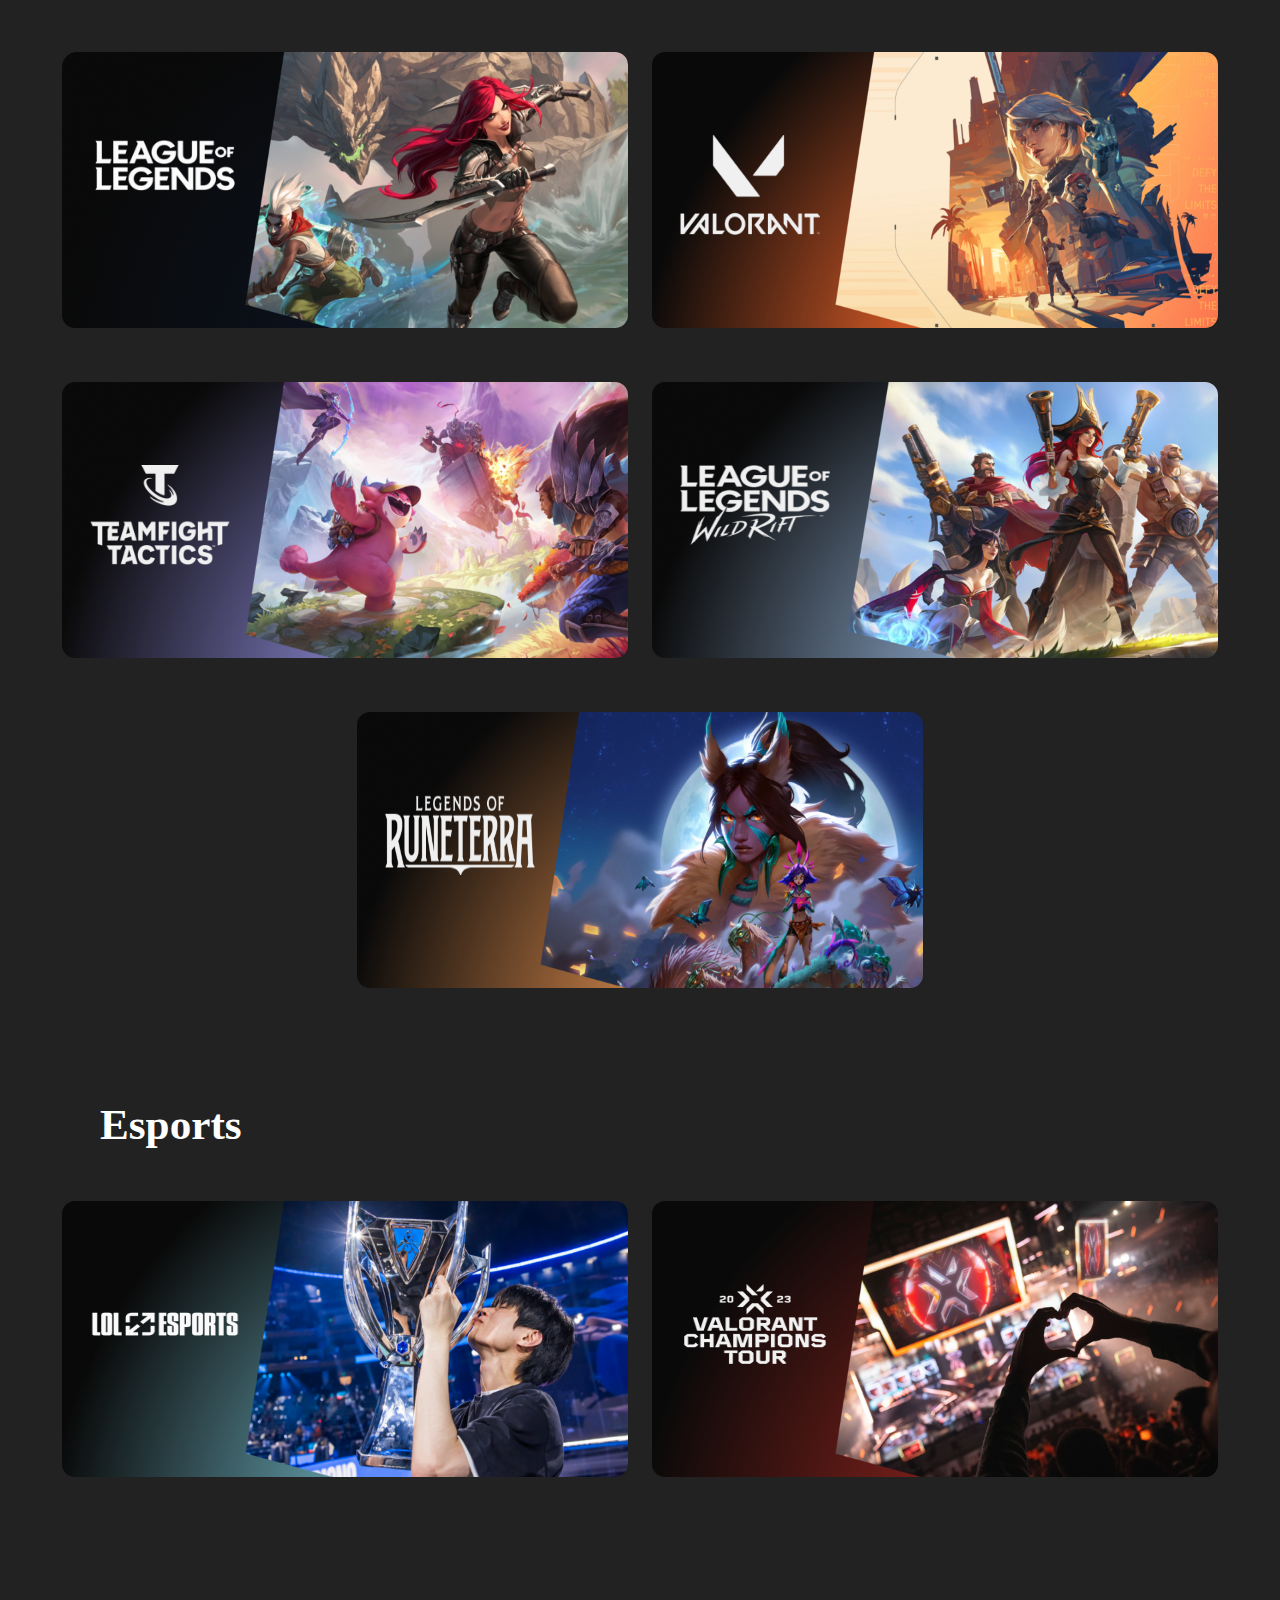
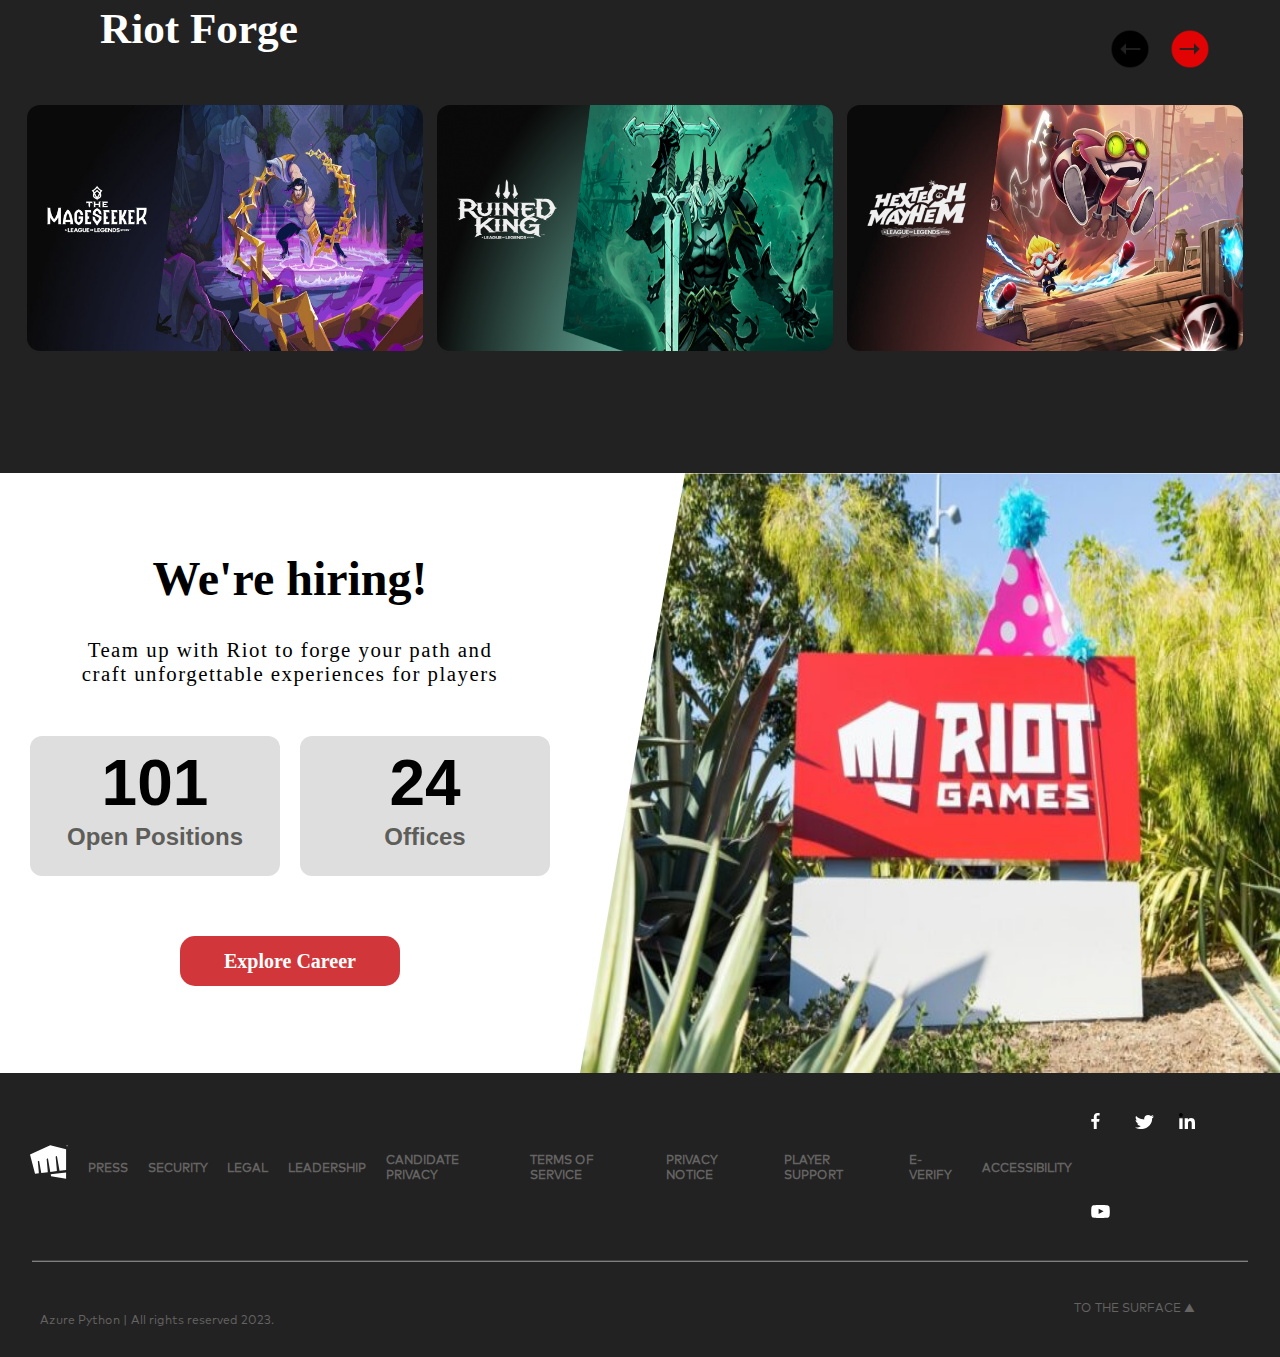
==== commit 4453aea0: "Index - Riot Forge Side Scroll" ====
--- a/index.html
+++ b/index.html
@@ -172,10 +172,14 @@
       </div>
     </div>
     <div class="RiotForge_mainContainer">
+      <div class="nextback_arrows">
+        <div><img id="arrowLeft" class="arrowLeft" src="images/arrow_left.png" alt="Black Arrow Left"/></div>
+        <div><img id="arrowRight" class="arrowRight" src="images/arrow_right.png" alt="Black Arrow Right"/></div>
+      </div>
       <div class="RiotForge_container">
         <h1 id="RiotForge">Riot Forge</h1>
       </div>
-      <div class="RiotForgeOption_container">
+      <div class="RiotForgeOption_container" id="RiotForgeOption_container">
         <div class="RiotForge1">
           <img class="img_RiotForge1bg" src="images/mage_bg.jpg" alt="Mage Seeker Background" />
           <img class="img_RiotForge1Logo" src="images/mage_logo.png" alt="Mage Seeker Title" />
@@ -187,6 +191,14 @@
         <div class="RiotForge3">
           <img class="img_RiotForge3bg" src="images/hextech_bg.jpg" alt="Hextech Mayhem Background" />
           <img class="img_RiotForge3Logo" src="images/hextech_logo.png" alt="Hextech Mayhem Title" />
+        </div>
+        <div class="RiotForge4">
+          <img class="img_RiotForge4bg" src="images/convrgence_bg.png" alt="Convrgence Background" />
+          <img class="img_RiotForge4Logo" src="images/convrgence_logo.png" alt="Convrgence Title" />
+        </div>
+        <div class="RiotForge5">
+          <img class="img_RiotForge5bg" src="images/songognunu_bg.jpg" alt="Song of Nunu Background" />
+          <img class="img_RiotForge5Logo" src="images/songofnunu_logo.png" alt="Song of Nunu Title" />
         </div>
       </div>
     </div>
--- a/index.css
+++ b/index.css
@@ -950,7 +950,18 @@
 }
 .RiotForge_mainContainer {
   position: relative;
-  margin-top: -450px;
+  margin-top: -150px;
+}
+.RiotForge_mainContainer > .nextback_arrows {
+ margin-bottom: -300px;
+  display: flex;
+  justify-content: end;
+  margin-right: 60px;
+}
+.RiotForge_mainContainer > .nextback_arrows img {
+  height: 40px;
+  width: 40px;
+  margin: 10px;
 }
 .RiotForge_mainContainer > .RiotForge_container {
   margin-left: 100px;
@@ -973,7 +984,9 @@
 }
 .RiotForgeOption_container > .RiotForge1,
 .RiotForgeOption_container > .RiotForge2,
-.RiotForgeOption_container > .RiotForge3 {
+.RiotForgeOption_container > .RiotForge3,
+.RiotForgeOption_container > .RiotForge4,
+.RiotForgeOption_container > .RiotForge5 {
   width: 400px;
   height: 250px;
   background-color: #222222;
@@ -990,12 +1003,16 @@
 }
 .RiotForgeOption_container > .RiotForge1:hover,
 .RiotForgeOption_container > .RiotForge2:hover,
-.RiotForgeOption_container > .RiotForge3:hover {
+.RiotForgeOption_container > .RiotForge3:hover,
+.RiotForgeOption_container > .RiotForge4:hover,
+.RiotForgeOption_container > .RiotForge5:hover {
   border: 2.5px solid white;
 }
 .RiotForgeOption_container > .RiotForge1 > .img_RiotForge1bg,
 .RiotForgeOption_container > .RiotForge2 > .img_RiotForge2bg,
-.RiotForgeOption_container > .RiotForge3 > .img_RiotForge3bg {
+.RiotForgeOption_container > .RiotForge3 > .img_RiotForge3bg,
+.RiotForgeOption_container > .RiotForge4 > .img_RiotForge4bg,
+.RiotForgeOption_container > .RiotForge5 > .img_RiotForge5bg {
   height: 250px;
   width: 400px;
   padding: 0;
@@ -1003,7 +1020,9 @@
 }
 .RiotForgeOption_container > .RiotForge1 > .img_RiotForge1Logo,
 .RiotForgeOption_container > .RiotForge2 > .img_RiotForge2Logo,
-.RiotForgeOption_container > .RiotForge3 > .img_RiotForge3Logo {
+.RiotForgeOption_container > .RiotForge3 > .img_RiotForge3Logo,
+.RiotForgeOption_container > .RiotForge4 > .img_RiotForge4Logo,
+.RiotForgeOption_container > .RiotForge5 > .img_RiotForge5Logo {
   height: 60px;
   width: 100px;
   position: absolute;
@@ -1167,7 +1186,7 @@
   font-family: "Times New Roman", Times, serif;
 }
 
-footer {
+.footer {
   background-color: #252423;
   color: #ffffff;
   height: 195px;
